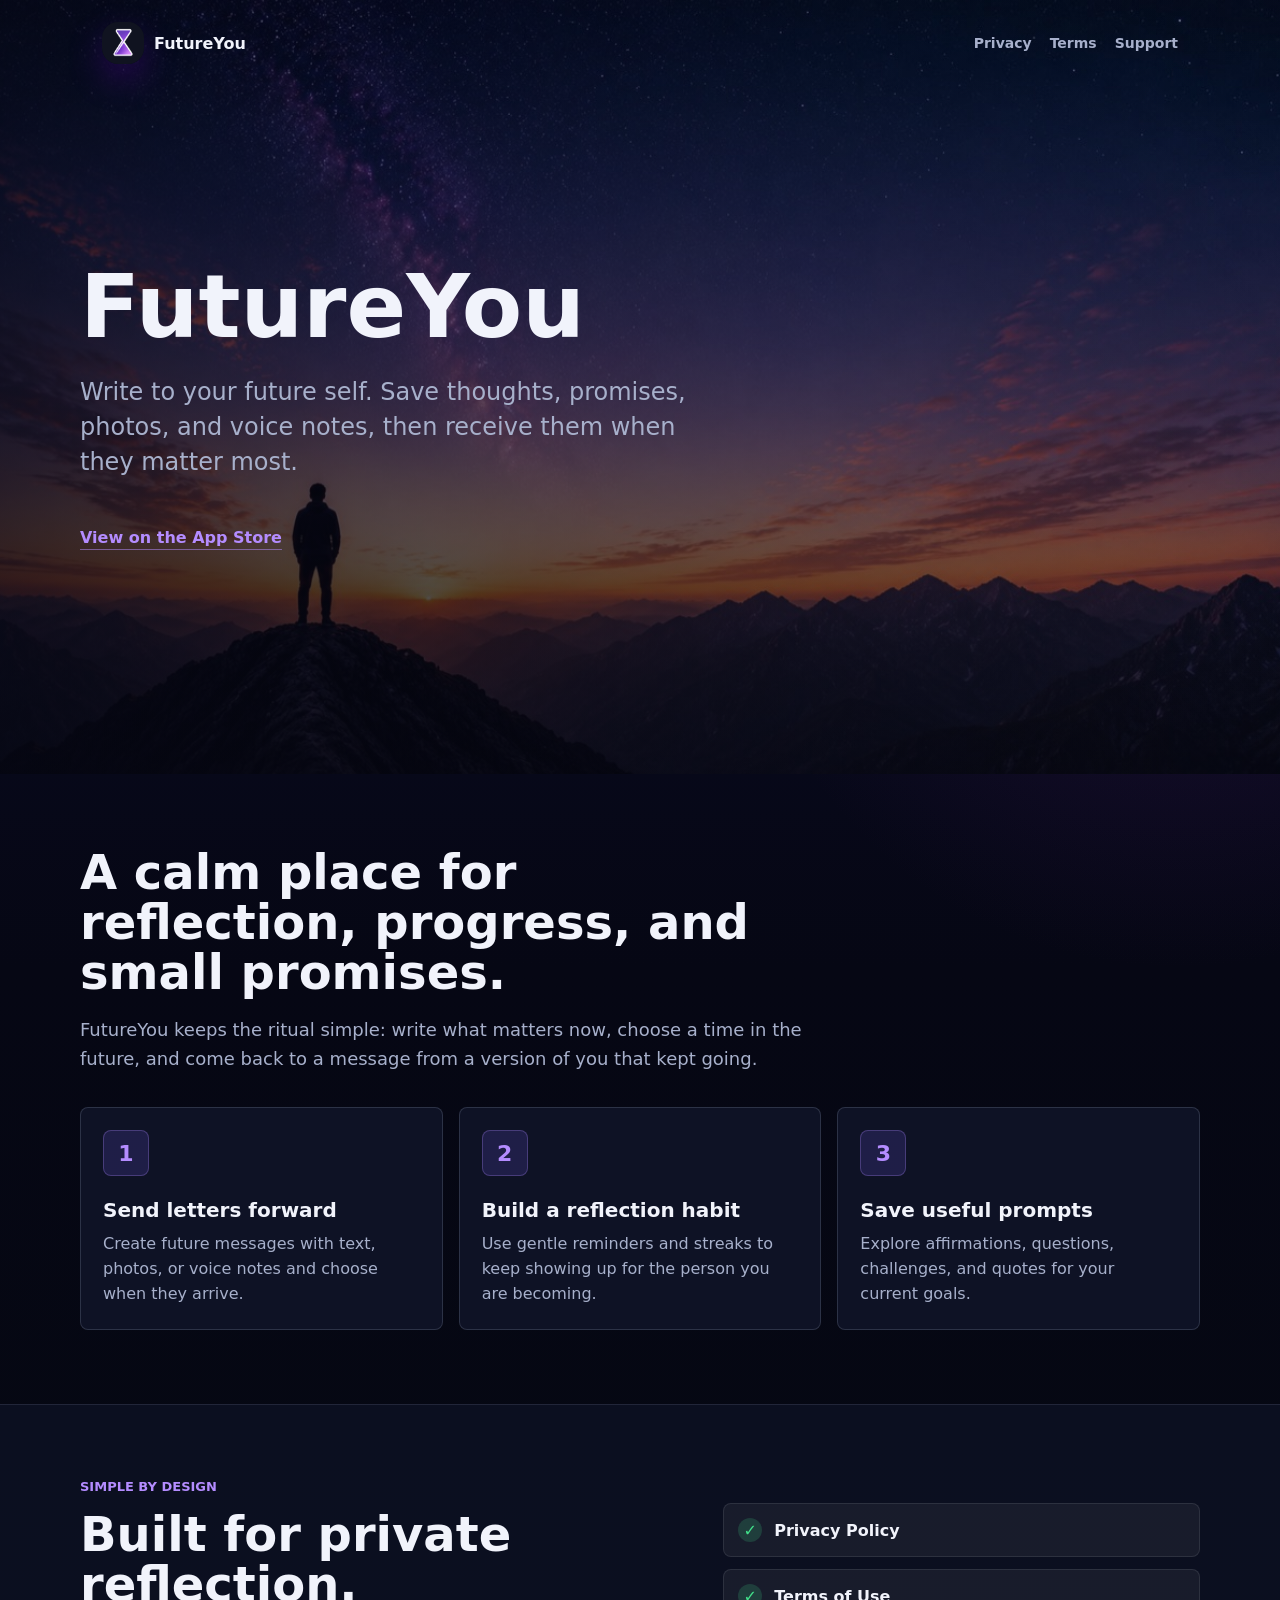
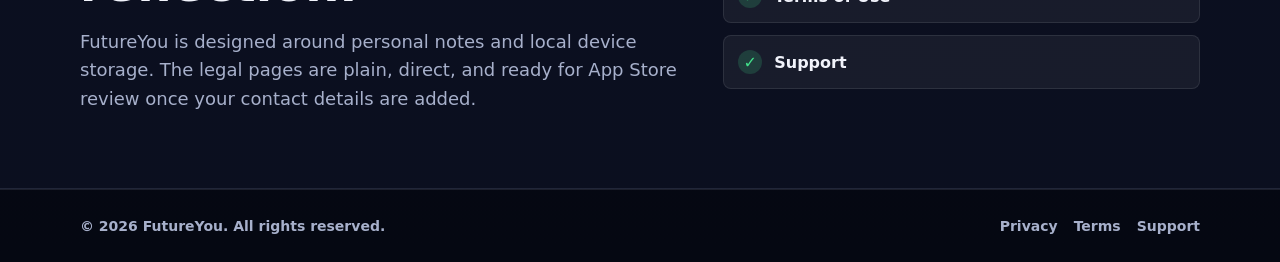
==== index.html @ ea70ad81 "subtitle entfernt" ====
<!doctype html>
<html lang="en">
  <head>
    <meta charset="utf-8">
    <meta name="viewport" content="width=device-width, initial-scale=1">
    <title>FutureYou - Letters to your future self</title>
    <meta
      name="description"
      content="FutureYou helps you write letters, reminders, and reflections for the person you are becoming."
    >
    <link rel="icon" href="assets/app-icon.png">
    <link rel="apple-touch-icon" href="assets/app-icon.png">
    <link rel="stylesheet" href="styles.css">
  </head>
  <body>
    <div class="site-shell">
      <header class="nav" aria-label="Main navigation">
        <a class="brand" href="index.html" aria-label="FutureYou home">
          <img src="assets/app-icon.png" alt="">
          <span>FutureYou</span>
        </a>
        <nav class="nav-links">
          <a href="privacy.html">Privacy</a>
          <a href="terms.html">Terms</a>
          <a href="support.html">Support</a>
        </nav>
      </header>

      <main>
        <section class="hero">
          <div class="hero-inner">
            <div class="hero-copy">
              <h1>FutureYou</h1>
              <p class="lead">
                Write to your future self. Save thoughts, promises, photos, and voice notes,
                then receive them when they matter most.
              </p>
              <div class="store-row">
                <a class="store-link" href="https://apps.apple.com/app/id0000000000" aria-label="FutureYou App Store link placeholder">
                  View on the App Store
                </a>
              </div>
            </div>
          </div>
        </section>

        <section class="section">
          <div class="section-inner">
            <h2 class="section-heading">A calm place for reflection, progress, and small promises.</h2>
            <p class="section-copy">
              FutureYou keeps the ritual simple: write what matters now, choose a time in the future,
              and come back to a message from a version of you that kept going.
            </p>

            <div class="feature-grid">
              <section class="feature-card">
                <span class="feature-icon">1</span>
                <h2>Send letters forward</h2>
                <p>Create future messages with text, photos, or voice notes and choose when they arrive.</p>
              </section>
              <section class="feature-card">
                <span class="feature-icon">2</span>
                <h2>Build a reflection habit</h2>
                <p>Use gentle reminders and streaks to keep showing up for the person you are becoming.</p>
              </section>
              <section class="feature-card">
                <span class="feature-icon">3</span>
                <h2>Save useful prompts</h2>
                <p>Explore affirmations, questions, challenges, and quotes for your current goals.</p>
              </section>
            </div>
          </div>
        </section>

        <section class="section privacy-strip">
          <div class="section-inner split">
            <div>
              <p class="eyebrow">Simple by design</p>
              <h2 class="section-heading">Built for private reflection.</h2>
              <p class="section-copy">
                FutureYou is designed around personal notes and local device storage. The legal pages are
                plain, direct, and ready for App Store review once your contact details are added.
              </p>
            </div>
            <div class="mini-list" aria-label="Website links">
              <a class="mini-row" href="privacy.html">
                <span class="check">&#10003;</span>
                <span>Privacy Policy</span>
              </a>
              <a class="mini-row" href="terms.html">
                <span class="check">&#10003;</span>
                <span>Terms of Use</span>
              </a>
              <a class="mini-row" href="support.html">
                <span class="check">&#10003;</span>
                <span>Support</span>
              </a>
            </div>
          </div>
        </section>
      </main>

      <footer class="footer">
        <div class="footer-inner">
          <p>&copy; 2026 FutureYou. All rights reserved.</p>
          <nav class="footer-links" aria-label="Footer navigation">
            <a href="privacy.html">Privacy</a>
            <a href="terms.html">Terms</a>
            <a href="support.html">Support</a>
          </nav>
        </div>
      </footer>
    </div>
  </body>
</html>
---- styles.css ----
:root {
  color-scheme: dark;
  --bg: #060714;
  --bg-2: #0b0d2d;
  --panel: rgba(17, 23, 43, 0.78);
  --panel-strong: rgba(17, 23, 43, 0.92);
  --soft: rgba(255, 255, 255, 0.07);
  --border: rgba(167, 176, 203, 0.2);
  --text: #f1f3fb;
  --muted: #a7b0cb;
  --primary: #7300d7;
  --primary-light: #b48cff;
  --green: #42e08a;
  --shadow: 0 24px 80px rgba(0, 0, 0, 0.38);
  font-family: Inter, ui-sans-serif, system-ui, -apple-system, BlinkMacSystemFont, "Segoe UI", sans-serif;
}

* {
  box-sizing: border-box;
}

html {
  scroll-behavior: smooth;
}

body {
  margin: 0;
  background:
    radial-gradient(circle at 8% 0%, rgba(38, 56, 111, 0.38), transparent 34rem),
    radial-gradient(circle at 92% 28%, rgba(87, 32, 121, 0.24), transparent 28rem),
    linear-gradient(180deg, var(--bg-2), var(--bg) 52%, #050812);
  color: var(--text);
  min-height: 100vh;
}

body::before {
  background: radial-gradient(circle at 82% 18%, rgba(87, 32, 121, 0.18), transparent 28rem);
  content: "";
  inset: 0;
  opacity: 1;
  pointer-events: none;
  position: fixed;
}

a {
  color: inherit;
  text-decoration: none;
}

img {
  display: block;
  max-width: 100%;
}

.site-shell {
  isolation: isolate;
  min-height: 100vh;
  position: relative;
}

.nav {
  align-items: center;
  display: flex;
  justify-content: space-between;
  left: 0;
  margin: 0 auto;
  max-width: 1120px;
  padding: 22px 22px 0;
  position: absolute;
  right: 0;
  top: 0;
  z-index: 5;
}

.brand {
  align-items: center;
  display: inline-flex;
  gap: 10px;
  font-weight: 900;
  letter-spacing: 0;
}

.brand img {
  border-radius: 16px;
  box-shadow: 0 14px 35px rgba(115, 0, 215, 0.28);
  height: 42px;
  width: 42px;
}

.nav-links {
  align-items: center;
  display: flex;
  gap: 18px;
}

.nav-links a,
.footer-links a {
  color: var(--muted);
  font-size: 14px;
  font-weight: 800;
}

.nav-links a:hover,
.footer-links a:hover {
  color: var(--text);
}

.hero {
  align-items: center;
  display: grid;
  min-height: 86vh;
  overflow: hidden;
  padding: 96px 22px 44px;
  position: relative;
}

.hero::after {
  background:
    linear-gradient(90deg, rgba(6, 7, 20, 0.64), rgba(6, 7, 20, 0.38) 46%, rgba(6, 7, 20, 0.08)),
    linear-gradient(180deg, rgba(6, 7, 20, 0.06), rgba(6, 7, 20, 0.58)),
    url("assets/hero.jpg") center center / cover no-repeat;
  content: "";
  inset: 0;
  pointer-events: none;
  position: absolute;
  z-index: -1;
}

.hero-inner {
  align-items: center;
  margin: 0 auto;
  max-width: 1120px;
  width: 100%;
}

.hero-copy {
  max-width: 760px;
}

.eyebrow {
  color: var(--primary-light);
  font-size: 13px;
  font-weight: 900;
  letter-spacing: 0;
  margin: 0 0 16px;
  text-transform: uppercase;
}

h1 {
  font-size: clamp(48px, 8vw, 88px);
  line-height: 0.96;
  letter-spacing: 0;
  margin: 0;
}

.lead {
  color: var(--muted);
  font-size: clamp(18px, 2.4vw, 24px);
  line-height: 1.45;
  margin: 26px 0 0;
  max-width: 650px;
}

.store-row {
  align-items: center;
  display: flex;
  flex-wrap: wrap;
  gap: 14px;
  margin-top: 34px;
}

.store-link {
  align-items: center;
  color: var(--primary-light);
  display: inline-flex;
  font-weight: 900;
  line-height: 1.2;
  min-height: 48px;
  text-decoration: underline;
  text-decoration-color: rgba(180, 140, 255, 0.52);
  text-underline-offset: 6px;
}

.store-link:hover {
  color: var(--text);
}

.section {
  padding: 74px 22px;
}

.section-inner {
  margin: 0 auto;
  max-width: 1120px;
}

.section-heading {
  font-size: clamp(30px, 4vw, 48px);
  line-height: 1.04;
  margin: 0;
  max-width: 720px;
}

.section-copy {
  color: var(--muted);
  font-size: 18px;
  line-height: 1.6;
  margin: 18px 0 0;
  max-width: 740px;
}

.feature-grid {
  display: grid;
  gap: 16px;
  grid-template-columns: repeat(3, 1fr);
  margin-top: 34px;
}

.feature-card {
  background: var(--panel);
  border: 1px solid var(--border);
  border-radius: 8px;
  min-height: 210px;
  padding: 22px;
}

.feature-icon {
  align-items: center;
  background: rgba(124, 92, 255, 0.16);
  border: 1px solid rgba(180, 140, 255, 0.28);
  border-radius: 8px;
  color: var(--primary-light);
  display: inline-flex;
  font-size: 22px;
  font-weight: 900;
  height: 46px;
  justify-content: center;
  width: 46px;
}

.feature-card h2,
.legal h1,
.legal h2 {
  letter-spacing: 0;
}

.feature-card h2 {
  font-size: 20px;
  line-height: 1.2;
  margin: 22px 0 10px;
}

.feature-card p {
  color: var(--muted);
  line-height: 1.55;
  margin: 0;
}

.privacy-strip {
  background: rgba(17, 23, 43, 0.56);
  border-block: 1px solid rgba(167, 176, 203, 0.14);
}

.split {
  align-items: center;
  display: grid;
  gap: 32px;
  grid-template-columns: 1fr 0.78fr;
}

.mini-list {
  display: grid;
  gap: 12px;
}

.mini-row {
  align-items: center;
  background: rgba(255, 255, 255, 0.055);
  border: 1px solid rgba(255, 255, 255, 0.09);
  border-radius: 8px;
  display: flex;
  gap: 12px;
  padding: 14px;
}

.check {
  align-items: center;
  background: rgba(66, 224, 138, 0.18);
  border-radius: 999px;
  color: var(--green);
  display: inline-flex;
  flex: 0 0 auto;
  font-weight: 900;
  height: 24px;
  justify-content: center;
  width: 24px;
}

.mini-row span:last-child {
  color: var(--text);
  font-weight: 800;
}

.footer {
  border-top: 1px solid rgba(167, 176, 203, 0.14);
  padding: 28px 22px;
}

.footer-inner {
  align-items: center;
  display: flex;
  gap: 18px;
  justify-content: space-between;
  margin: 0 auto;
  max-width: 1120px;
}

.footer p {
  color: var(--muted);
  font-size: 14px;
  font-weight: 700;
  margin: 0;
}

.footer-links {
  display: flex;
  flex-wrap: wrap;
  gap: 16px;
}

.legal-header {
  padding: 116px 22px 36px;
}

.legal {
  margin: 0 auto;
  max-width: 850px;
}

.legal h1 {
  font-size: clamp(38px, 6vw, 62px);
  line-height: 1;
  margin: 0;
}

.legal .updated {
  color: var(--primary-light);
  font-size: 13px;
  font-weight: 900;
  margin: 14px 0 0;
  text-transform: uppercase;
}

.legal-content {
  padding: 20px 22px 74px;
}

.legal article {
  background: var(--panel-strong);
  border: 1px solid var(--border);
  border-radius: 8px;
  padding: clamp(22px, 4vw, 42px);
}

.legal h2 {
  font-size: 22px;
  margin: 34px 0 10px;
}

.legal h2:first-child {
  margin-top: 0;
}

.legal p,
.legal li {
  color: var(--muted);
  font-size: 16px;
  line-height: 1.7;
}

.legal ul {
  padding-left: 20px;
}

.legal a {
  color: var(--text);
  font-weight: 800;
  text-decoration: underline;
  text-decoration-color: rgba(180, 140, 255, 0.6);
  text-underline-offset: 4px;
}

@media (max-width: 860px) {
  .nav {
    position: static;
  }

  .hero {
    min-height: auto;
    padding-top: 58px;
  }

  .split {
    grid-template-columns: 1fr;
  }

  .feature-grid {
    grid-template-columns: 1fr;
  }

  .footer-inner {
    align-items: flex-start;
    flex-direction: column;
  }
}

@media (max-width: 560px) {
  .nav {
    align-items: flex-start;
    gap: 16px;
  }

  .nav-links {
    gap: 12px;
  }

  .nav-links a {
    font-size: 13px;
  }

  .brand span {
    display: none;
  }

  .hero::after {
    background:
      linear-gradient(180deg, rgba(6, 7, 20, 0.2), rgba(6, 7, 20, 0.64)),
      linear-gradient(90deg, rgba(6, 7, 20, 0.42), rgba(6, 7, 20, 0.08)),
      url("assets/hero.jpg") center center / cover no-repeat;
  }

}
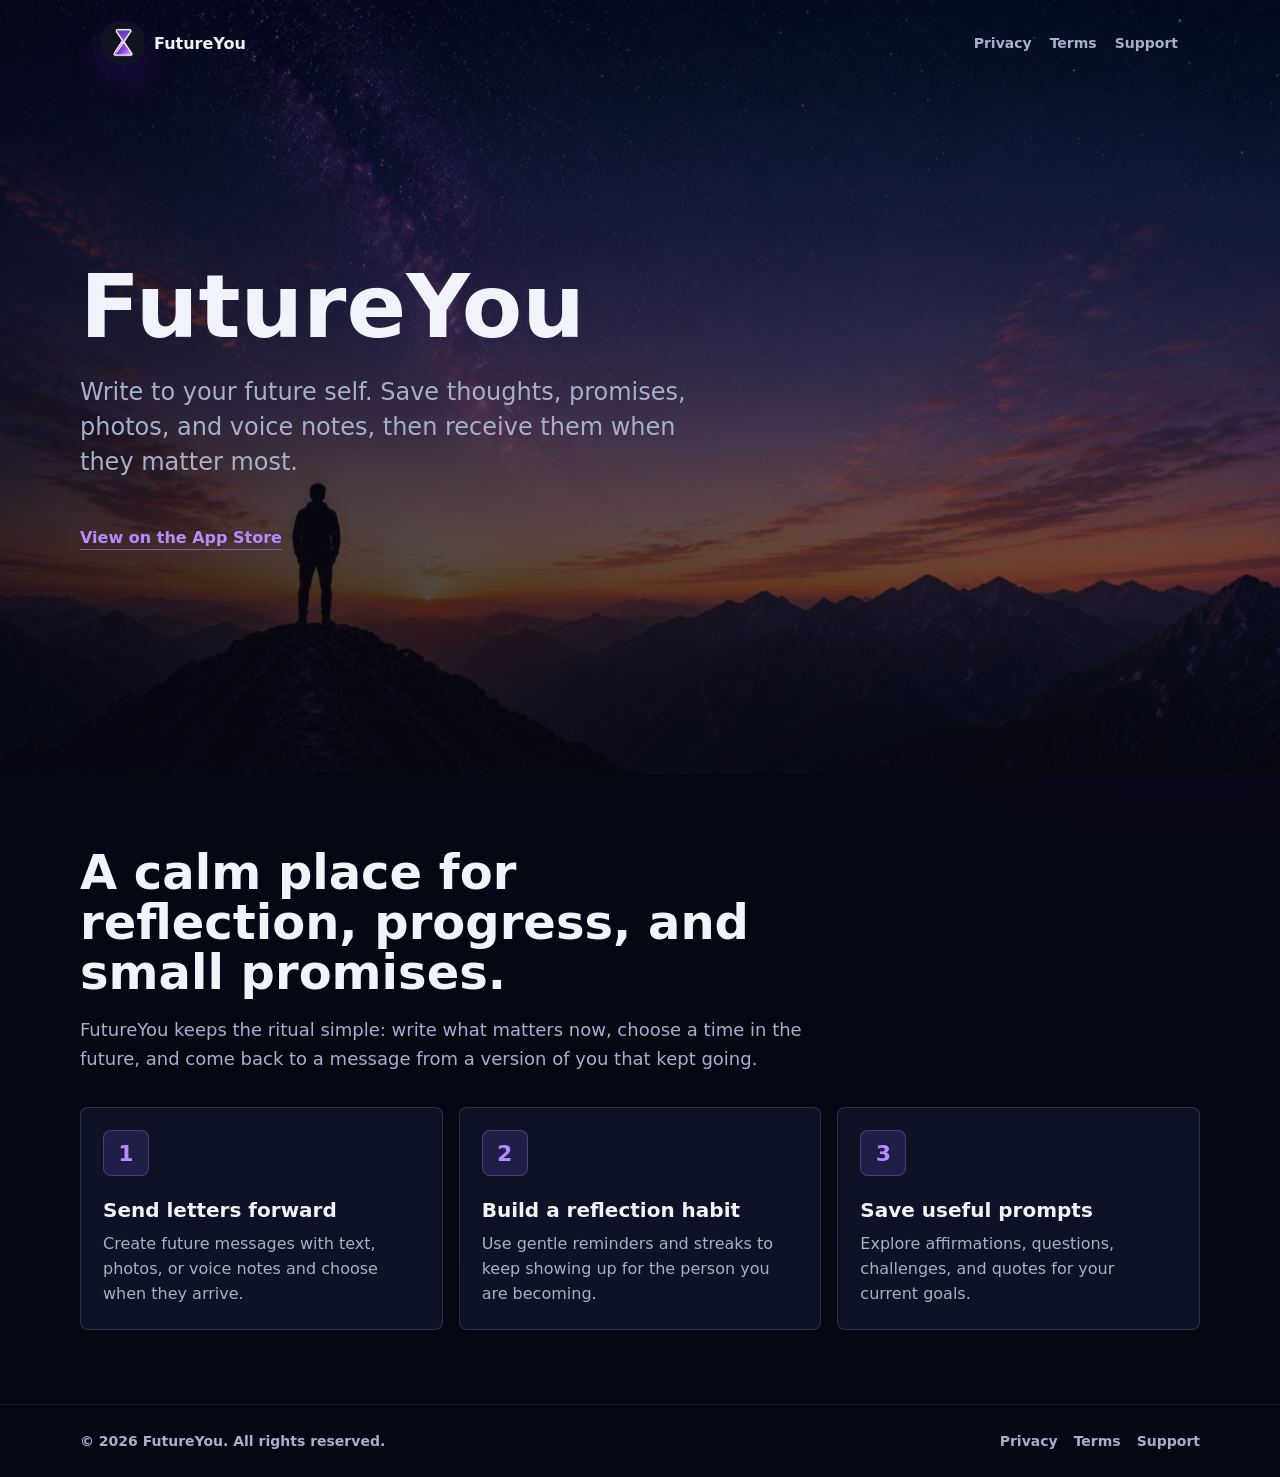
==== commit c09b8bbd: "website angepasst" ====
--- a/index.html
+++ b/index.html
@@ -72,33 +72,7 @@
           </div>
         </section>
 
-        <section class="section privacy-strip">
-          <div class="section-inner split">
-            <div>
-              <p class="eyebrow">Simple by design</p>
-              <h2 class="section-heading">Built for private reflection.</h2>
-              <p class="section-copy">
-                FutureYou is designed around personal notes and local device storage. The legal pages are
-                plain, direct, and ready for App Store review once your contact details are added.
-              </p>
-            </div>
-            <div class="mini-list" aria-label="Website links">
-              <a class="mini-row" href="privacy.html">
-                <span class="check">&#10003;</span>
-                <span>Privacy Policy</span>
-              </a>
-              <a class="mini-row" href="terms.html">
-                <span class="check">&#10003;</span>
-                <span>Terms of Use</span>
-              </a>
-              <a class="mini-row" href="support.html">
-                <span class="check">&#10003;</span>
-                <span>Support</span>
-              </a>
-            </div>
-          </div>
-        </section>
-      </main>
+        
 
       <footer class="footer">
         <div class="footer-inner">
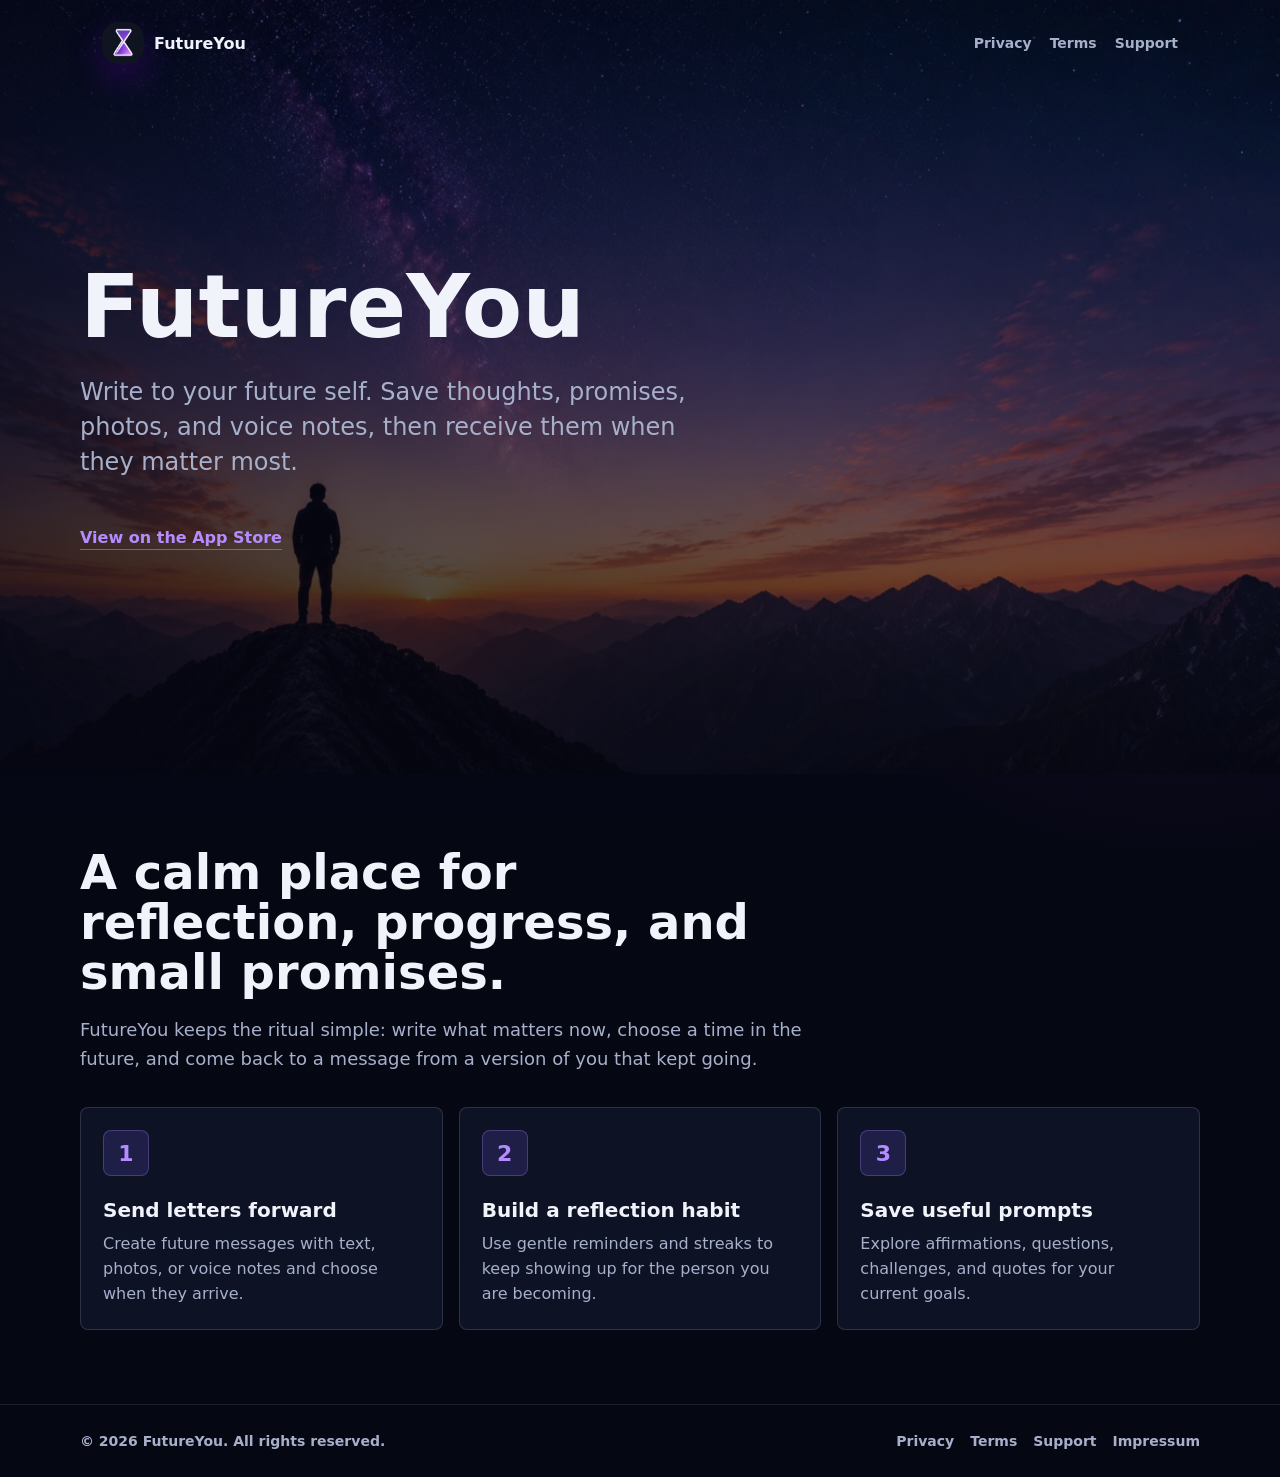
==== commit 50ff6076: "Add Impressum page and update footer links" ====
--- a/index.html
+++ b/index.html
@@ -81,6 +81,7 @@
             <a href="privacy.html">Privacy</a>
             <a href="terms.html">Terms</a>
             <a href="support.html">Support</a>
+            <a href="impressum.html">Impressum</a>
           </nav>
         </div>
       </footer>
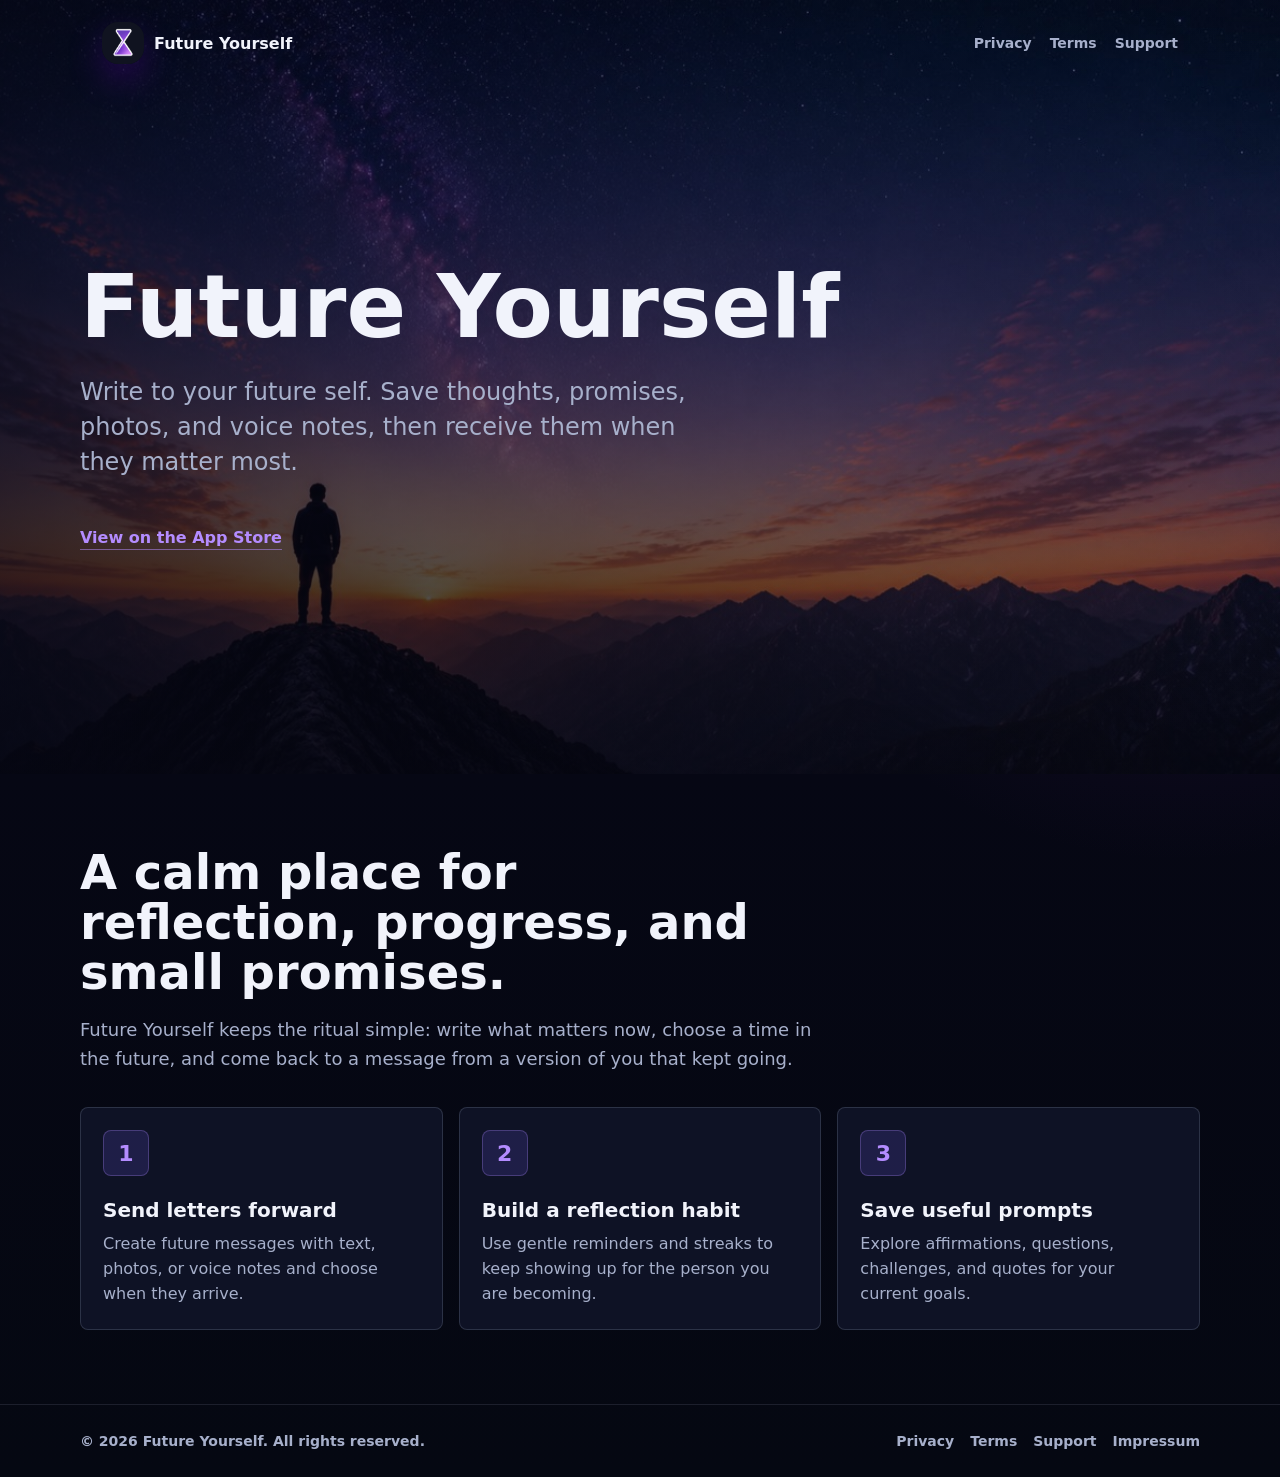
==== commit c5a90099: "Update references from "FutureYou" to "Future Yourself" across all pages" ====
--- a/index.html
+++ b/index.html
@@ -3,10 +3,10 @@
   <head>
     <meta charset="utf-8">
     <meta name="viewport" content="width=device-width, initial-scale=1">
-    <title>FutureYou - Letters to your future self</title>
+    <title>Future Yourself - Letters to your future self</title>
     <meta
       name="description"
-      content="FutureYou helps you write letters, reminders, and reflections for the person you are becoming."
+      content="Future Yourself helps you write letters, reminders, and reflections for the person you are becoming."
     >
     <link rel="icon" href="assets/app-icon.png">
     <link rel="apple-touch-icon" href="assets/app-icon.png">
@@ -15,9 +15,9 @@
   <body>
     <div class="site-shell">
       <header class="nav" aria-label="Main navigation">
-        <a class="brand" href="index.html" aria-label="FutureYou home">
+        <a class="brand" href="index.html" aria-label="Future Yourself home">
           <img src="assets/app-icon.png" alt="">
-          <span>FutureYou</span>
+          <span>Future Yourself</span>
         </a>
         <nav class="nav-links">
           <a href="privacy.html">Privacy</a>
@@ -30,13 +30,13 @@
         <section class="hero">
           <div class="hero-inner">
             <div class="hero-copy">
-              <h1>FutureYou</h1>
+              <h1>Future Yourself</h1>
               <p class="lead">
                 Write to your future self. Save thoughts, promises, photos, and voice notes,
                 then receive them when they matter most.
               </p>
               <div class="store-row">
-                <a class="store-link" href="https://apps.apple.com/app/id0000000000" aria-label="FutureYou App Store link placeholder">
+                <a class="store-link" href="https://apps.apple.com/app/id0000000000" aria-label="Future Yourself App Store link placeholder">
                   View on the App Store
                 </a>
               </div>
@@ -48,7 +48,7 @@
           <div class="section-inner">
             <h2 class="section-heading">A calm place for reflection, progress, and small promises.</h2>
             <p class="section-copy">
-              FutureYou keeps the ritual simple: write what matters now, choose a time in the future,
+              Future Yourself keeps the ritual simple: write what matters now, choose a time in the future,
               and come back to a message from a version of you that kept going.
             </p>
 
@@ -71,12 +71,11 @@
             </div>
           </div>
         </section>
-
-        
+      </main>
 
       <footer class="footer">
         <div class="footer-inner">
-          <p>&copy; 2026 FutureYou. All rights reserved.</p>
+          <p>&copy; 2026 Future Yourself. All rights reserved.</p>
           <nav class="footer-links" aria-label="Footer navigation">
             <a href="privacy.html">Privacy</a>
             <a href="terms.html">Terms</a>
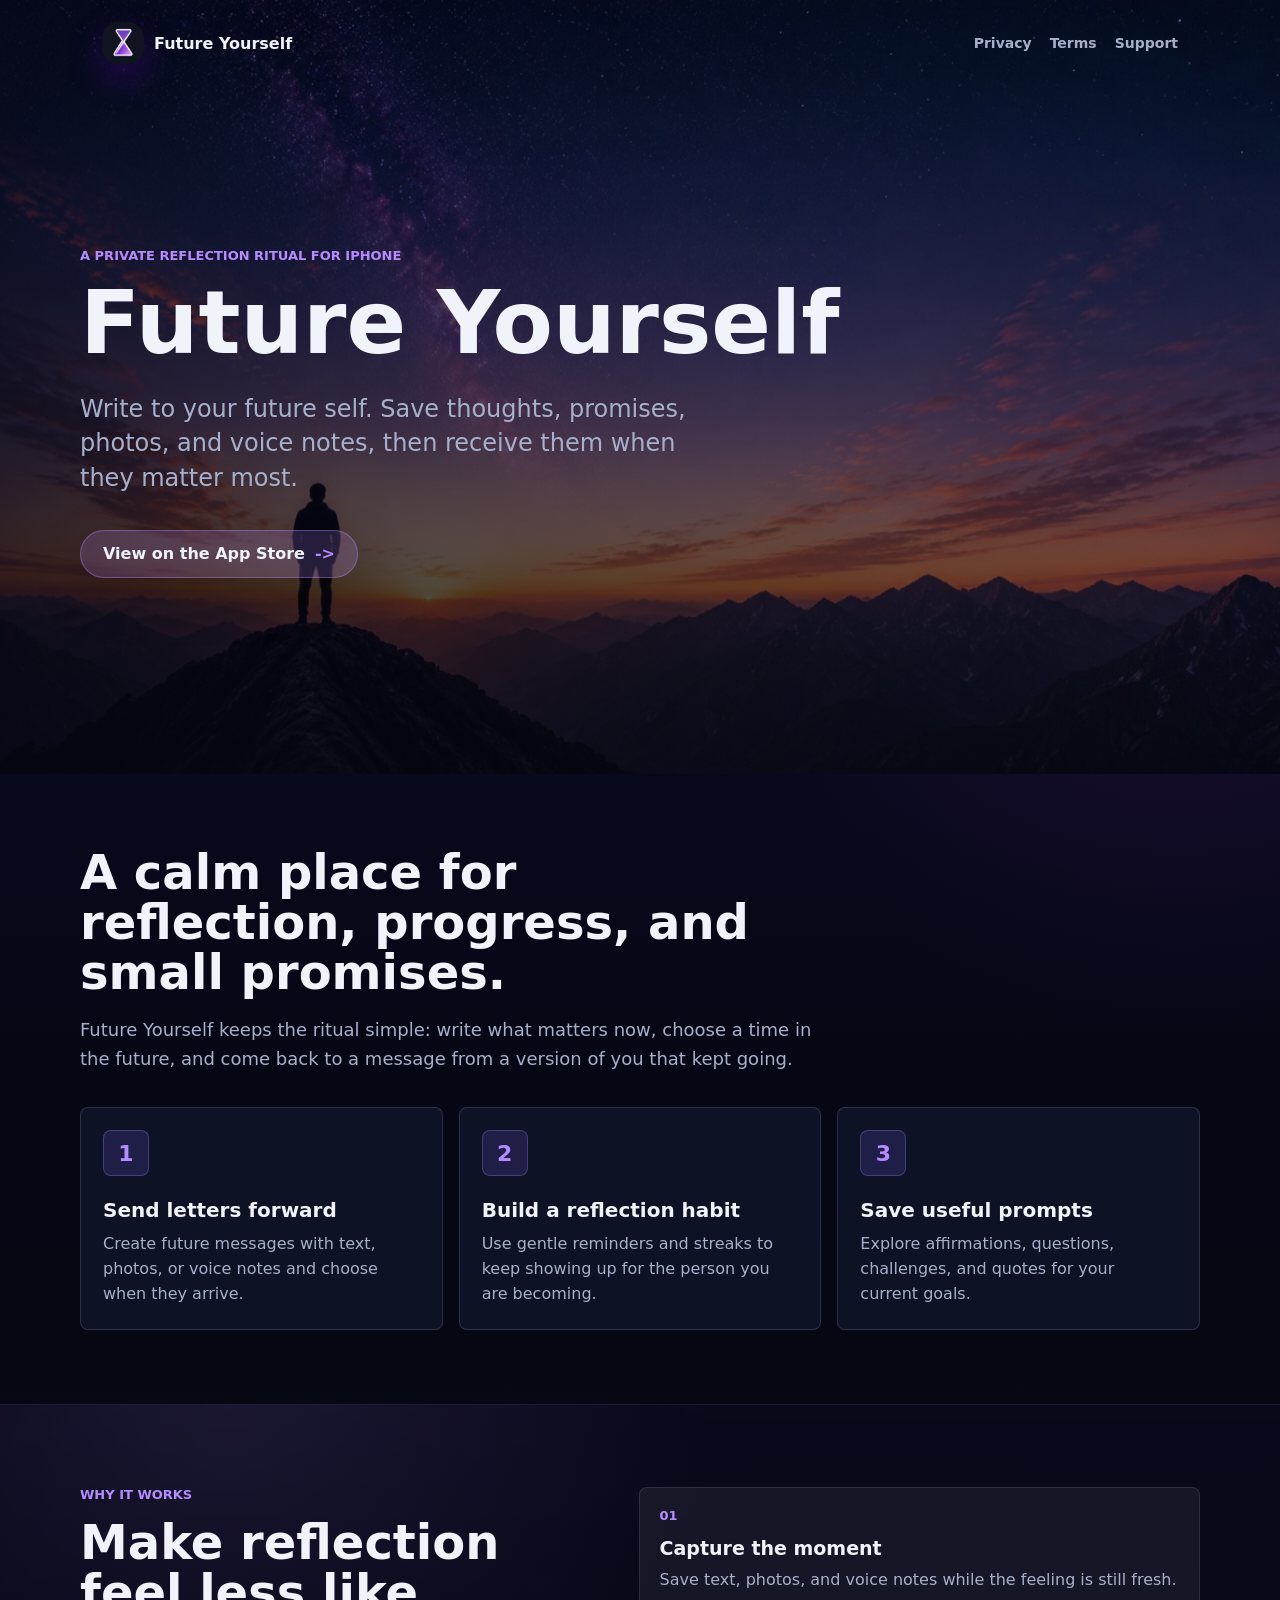
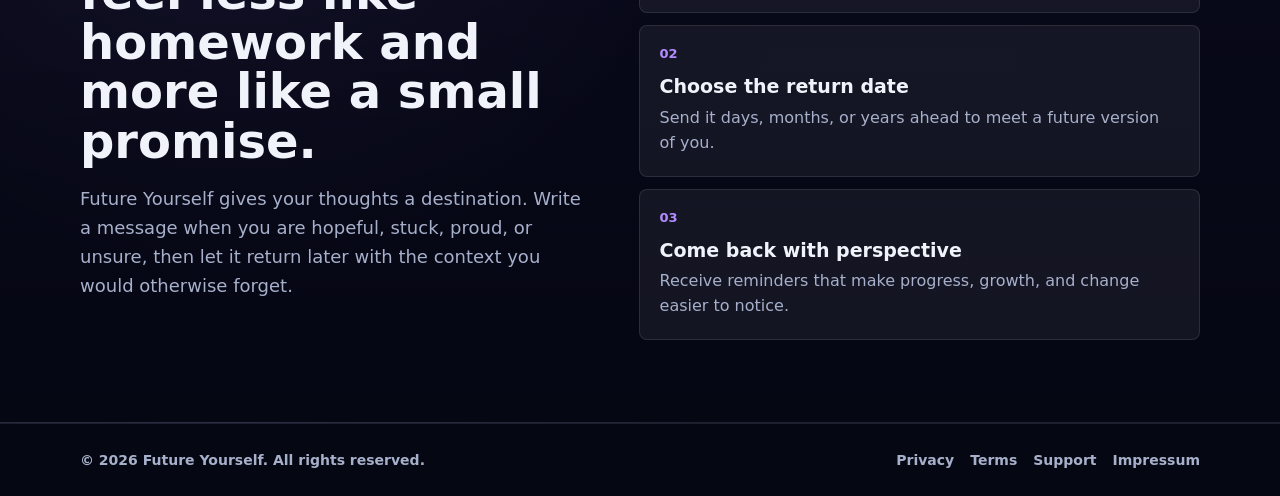
==== commit c87d38e4: "Polish mobile homepage" ====
--- a/index.html
+++ b/index.html
@@ -30,6 +30,7 @@
         <section class="hero">
           <div class="hero-inner">
             <div class="hero-copy">
+              <p class="hero-kicker">A private reflection ritual for iPhone</p>
               <h1>Future Yourself</h1>
               <p class="lead">
                 Write to your future self. Save thoughts, promises, photos, and voice notes,
@@ -71,6 +72,38 @@
             </div>
           </div>
         </section>
+
+        <section class="ritual-section">
+          <div class="ritual-inner">
+            <div class="ritual-copy">
+              <p class="eyebrow">Why it works</p>
+              <h2>Make reflection feel less like homework and more like a small promise.</h2>
+              <p>
+                Future Yourself gives your thoughts a destination. Write a message when you are
+                hopeful, stuck, proud, or unsure, then let it return later with the context you
+                would otherwise forget.
+              </p>
+            </div>
+
+            <div class="ritual-steps" aria-label="Future Yourself app benefits">
+              <section class="ritual-step">
+                <span>01</span>
+                <h3>Capture the moment</h3>
+                <p>Save text, photos, and voice notes while the feeling is still fresh.</p>
+              </section>
+              <section class="ritual-step">
+                <span>02</span>
+                <h3>Choose the return date</h3>
+                <p>Send it days, months, or years ahead to meet a future version of you.</p>
+              </section>
+              <section class="ritual-step">
+                <span>03</span>
+                <h3>Come back with perspective</h3>
+                <p>Receive reminders that make progress, growth, and change easier to notice.</p>
+              </section>
+            </div>
+          </div>
+        </section>
       </main>
 
       <footer class="footer">
--- a/styles.css
+++ b/styles.css
@@ -23,6 +23,11 @@
   scroll-behavior: smooth;
 }
 
+html,
+body {
+  overflow-x: hidden;
+}
+
 body {
   margin: 0;
   background:
@@ -137,6 +142,15 @@
   max-width: 760px;
 }
 
+.hero-kicker {
+  color: var(--primary-light);
+  font-size: 13px;
+  font-weight: 900;
+  letter-spacing: 0;
+  margin: 0 0 18px;
+  text-transform: uppercase;
+}
+
 .eyebrow {
   color: var(--primary-light);
   font-size: 13px;
@@ -171,18 +185,27 @@
 
 .store-link {
   align-items: center;
-  color: var(--primary-light);
+  background: rgba(180, 140, 255, 0.18);
+  border: 1px solid rgba(180, 140, 255, 0.38);
+  border-radius: 999px;
+  box-shadow: 0 18px 50px rgba(0, 0, 0, 0.22);
+  color: var(--text);
   display: inline-flex;
+  gap: 10px;
   font-weight: 900;
   line-height: 1.2;
   min-height: 48px;
-  text-decoration: underline;
-  text-decoration-color: rgba(180, 140, 255, 0.52);
-  text-underline-offset: 6px;
+  padding: 0 22px;
+  text-decoration: none;
+}
+
+.store-link::after {
+  content: "->";
+  color: var(--primary-light);
 }
 
 .store-link:hover {
-  color: var(--text);
+  background: rgba(180, 140, 255, 0.26);
 }
 
 .section {
@@ -256,6 +279,70 @@
   margin: 0;
 }
 
+.ritual-section {
+  background:
+    linear-gradient(180deg, rgba(14, 12, 37, 0.42), rgba(6, 7, 20, 0.86)),
+    radial-gradient(circle at 18% 0%, rgba(180, 140, 255, 0.18), transparent 30rem);
+  border-block: 1px solid rgba(167, 176, 203, 0.14);
+  padding: 82px 22px;
+}
+
+.ritual-inner {
+  align-items: start;
+  display: grid;
+  gap: 42px;
+  grid-template-columns: minmax(0, 0.92fr) minmax(320px, 1fr);
+  margin: 0 auto;
+  max-width: 1120px;
+}
+
+.ritual-copy h2 {
+  font-size: clamp(30px, 4vw, 48px);
+  line-height: 1.04;
+  margin: 0;
+  max-width: 620px;
+}
+
+.ritual-copy p:not(.eyebrow) {
+  color: var(--muted);
+  font-size: 18px;
+  line-height: 1.6;
+  margin: 18px 0 0;
+  max-width: 610px;
+}
+
+.ritual-steps {
+  display: grid;
+  gap: 12px;
+}
+
+.ritual-step {
+  background: rgba(255, 255, 255, 0.06);
+  border: 1px solid rgba(255, 255, 255, 0.1);
+  border-radius: 8px;
+  padding: 20px;
+}
+
+.ritual-step span {
+  color: var(--primary-light);
+  display: block;
+  font-size: 13px;
+  font-weight: 900;
+  margin-bottom: 14px;
+}
+
+.ritual-step h3 {
+  font-size: 19px;
+  line-height: 1.2;
+  margin: 0 0 8px;
+}
+
+.ritual-step p {
+  color: var(--muted);
+  line-height: 1.55;
+  margin: 0;
+}
+
 .privacy-strip {
   background: rgba(17, 23, 43, 0.56);
   border-block: 1px solid rgba(167, 176, 203, 0.14);
@@ -392,15 +479,20 @@
 
 @media (max-width: 860px) {
   .nav {
-    position: static;
+    padding: 18px 18px 0;
   }
 
   .hero {
-    min-height: auto;
-    padding-top: 58px;
+    align-items: end;
+    min-height: 78vh;
+    padding: 132px 22px 54px;
   }
 
   .split {
+    grid-template-columns: 1fr;
+  }
+
+  .ritual-inner {
     grid-template-columns: 1fr;
   }
 
@@ -416,27 +508,114 @@
 
 @media (max-width: 560px) {
   .nav {
-    align-items: flex-start;
-    gap: 16px;
+    align-items: center;
+    gap: 10px;
+    padding-inline: 14px;
+    width: 100%;
   }
 
   .nav-links {
-    gap: 12px;
+    background: rgba(10, 9, 31, 0.58);
+    border: 1px solid rgba(255, 255, 255, 0.1);
+    border-radius: 999px;
+    flex: 0 1 auto;
+    gap: 4px;
+    min-width: 0;
+    padding: 6px;
+    -webkit-backdrop-filter: blur(14px);
+    backdrop-filter: blur(14px);
   }
 
   .nav-links a {
-    font-size: 13px;
+    color: rgba(241, 243, 251, 0.78);
+    font-size: 11px;
+    padding: 6px 5px;
   }
 
   .brand span {
     display: none;
   }
 
+  .brand img {
+    border-radius: 14px;
+    height: 42px;
+    width: 42px;
+  }
+
+  .hero {
+    min-height: 74vh;
+    padding: 124px 20px 42px;
+  }
+
   .hero::after {
     background:
-      linear-gradient(180deg, rgba(6, 7, 20, 0.2), rgba(6, 7, 20, 0.64)),
-      linear-gradient(90deg, rgba(6, 7, 20, 0.42), rgba(6, 7, 20, 0.08)),
+      linear-gradient(180deg, rgba(6, 7, 20, 0.14), rgba(6, 7, 20, 0.74)),
+      linear-gradient(90deg, rgba(6, 7, 20, 0.48), rgba(6, 7, 20, 0.08)),
       url("assets/hero.jpg") center center / cover no-repeat;
   }
 
-}
+  .hero-kicker {
+    font-size: 11px;
+    margin-bottom: 14px;
+  }
+
+  h1 {
+    font-size: clamp(48px, 15vw, 66px);
+    line-height: 0.98;
+    max-width: 9ch;
+  }
+
+  .lead {
+    color: rgba(241, 243, 251, 0.78);
+    font-size: 20px;
+    line-height: 1.48;
+    margin-top: 20px;
+    max-width: 100%;
+  }
+
+  .store-row {
+    margin-top: 28px;
+  }
+
+  .store-link {
+    justify-content: center;
+    min-height: 52px;
+    width: 100%;
+  }
+
+  .section {
+    padding: 58px 20px;
+  }
+
+  .section-heading,
+  .ritual-copy h2 {
+    font-size: 34px;
+    line-height: 1.08;
+  }
+
+  .section-copy,
+  .ritual-copy p:not(.eyebrow) {
+    font-size: 18px;
+  }
+
+  .feature-grid {
+    margin-top: 28px;
+  }
+
+  .feature-card {
+    min-height: 0;
+    padding: 20px;
+  }
+
+  .ritual-section {
+    padding: 62px 20px;
+  }
+
+  .ritual-inner {
+    gap: 30px;
+  }
+
+  .ritual-step {
+    padding: 18px;
+  }
+}
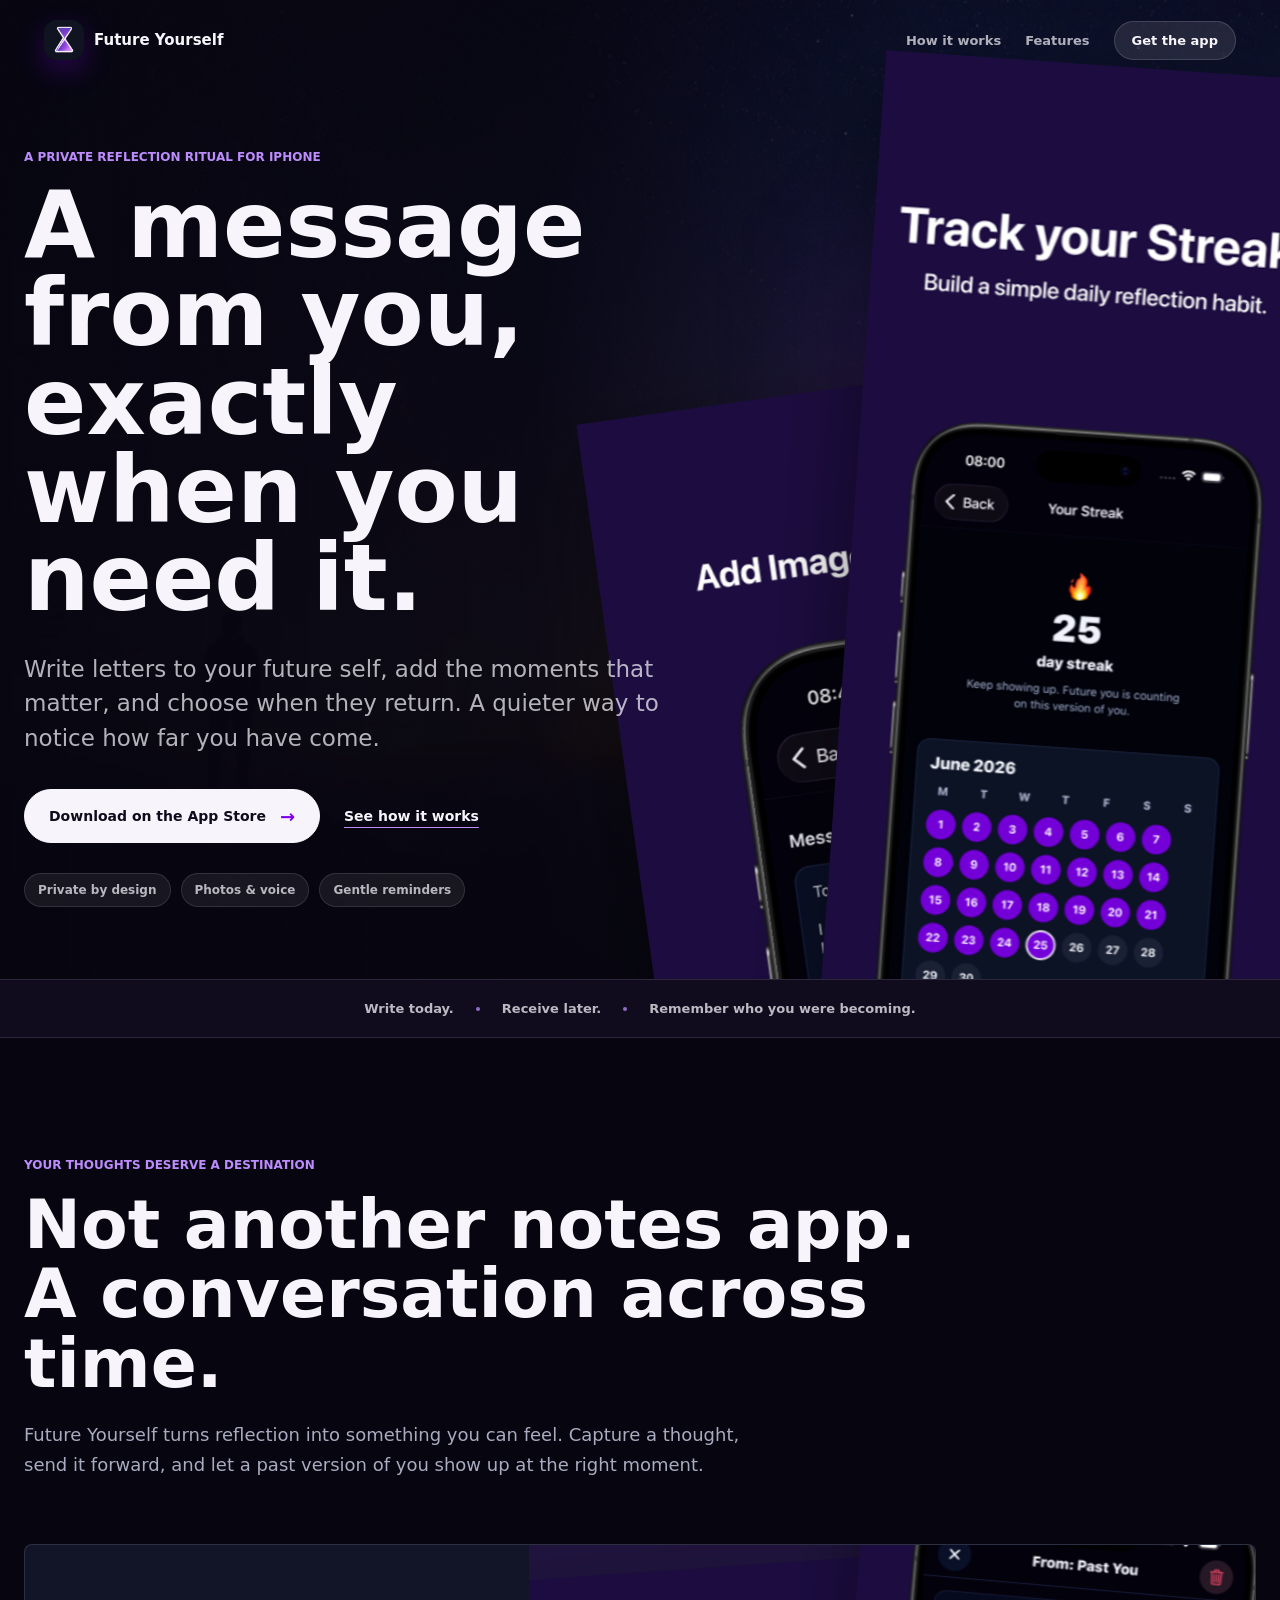
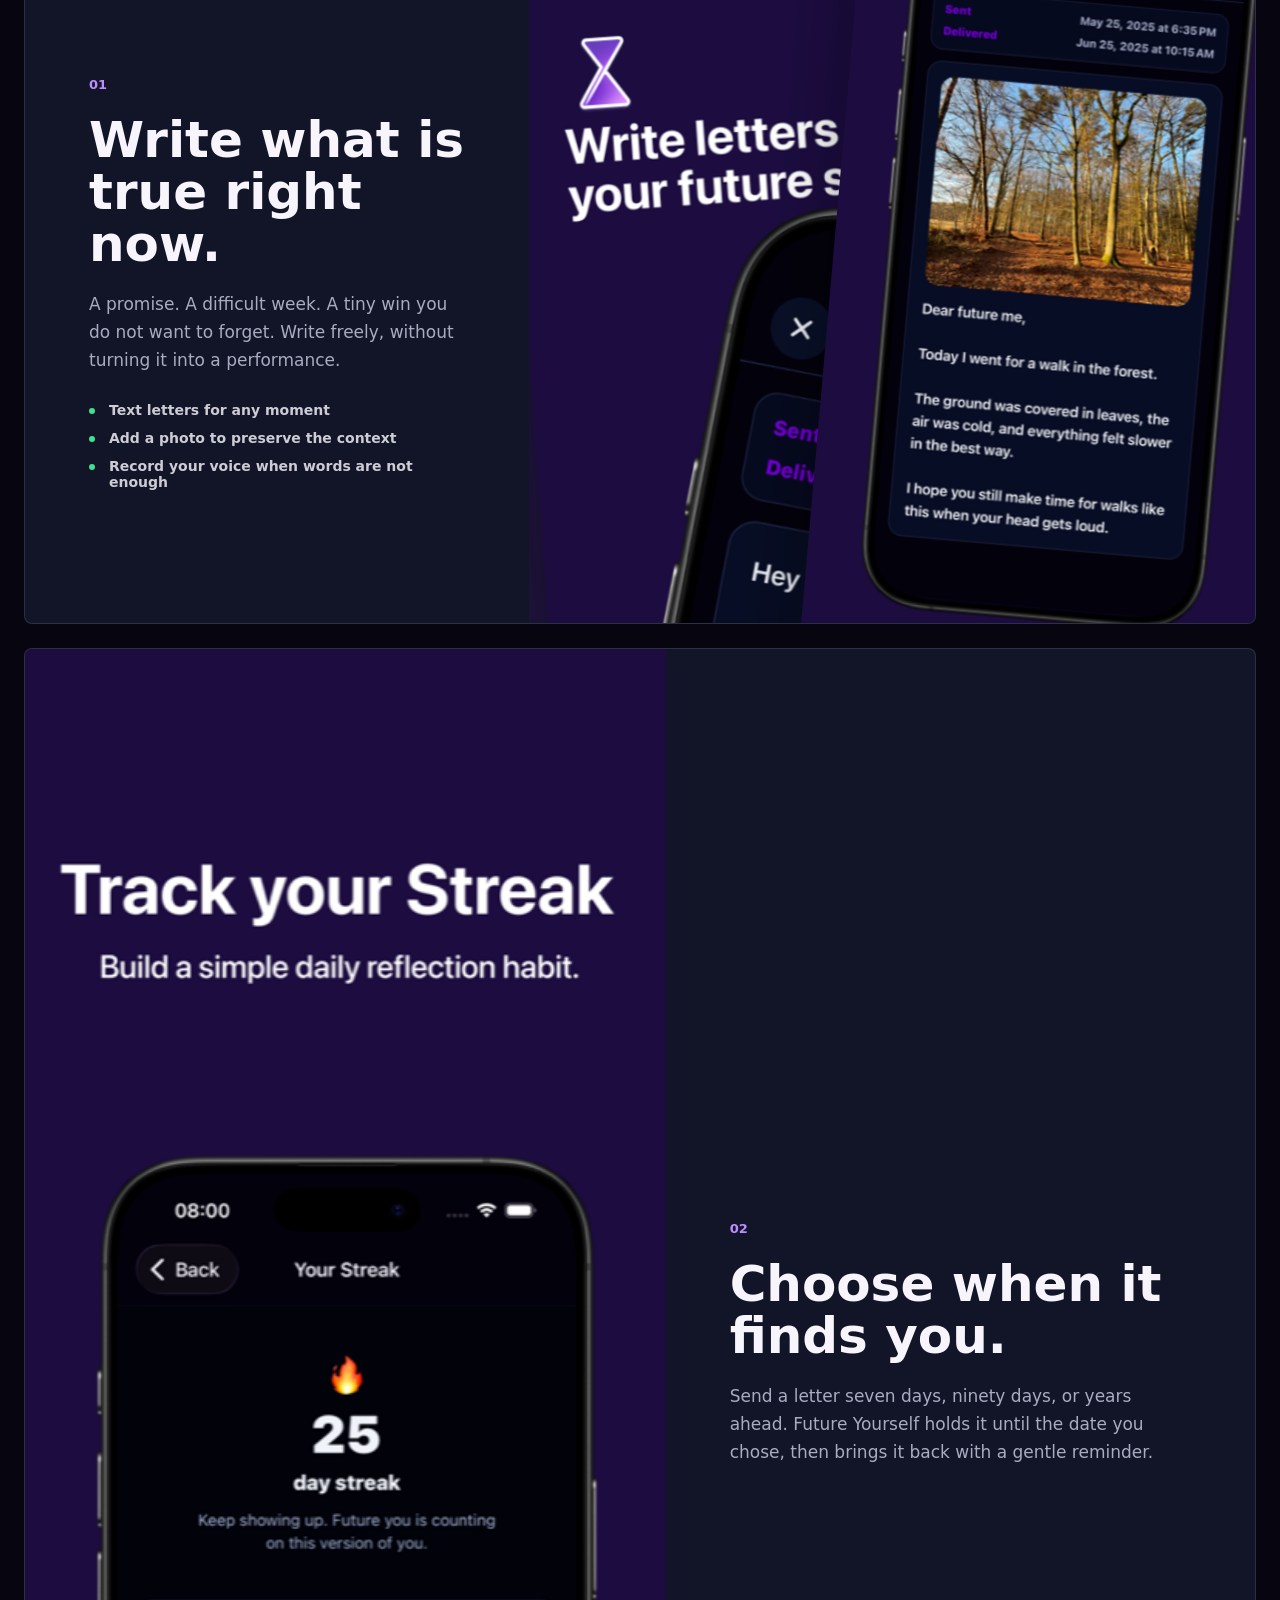
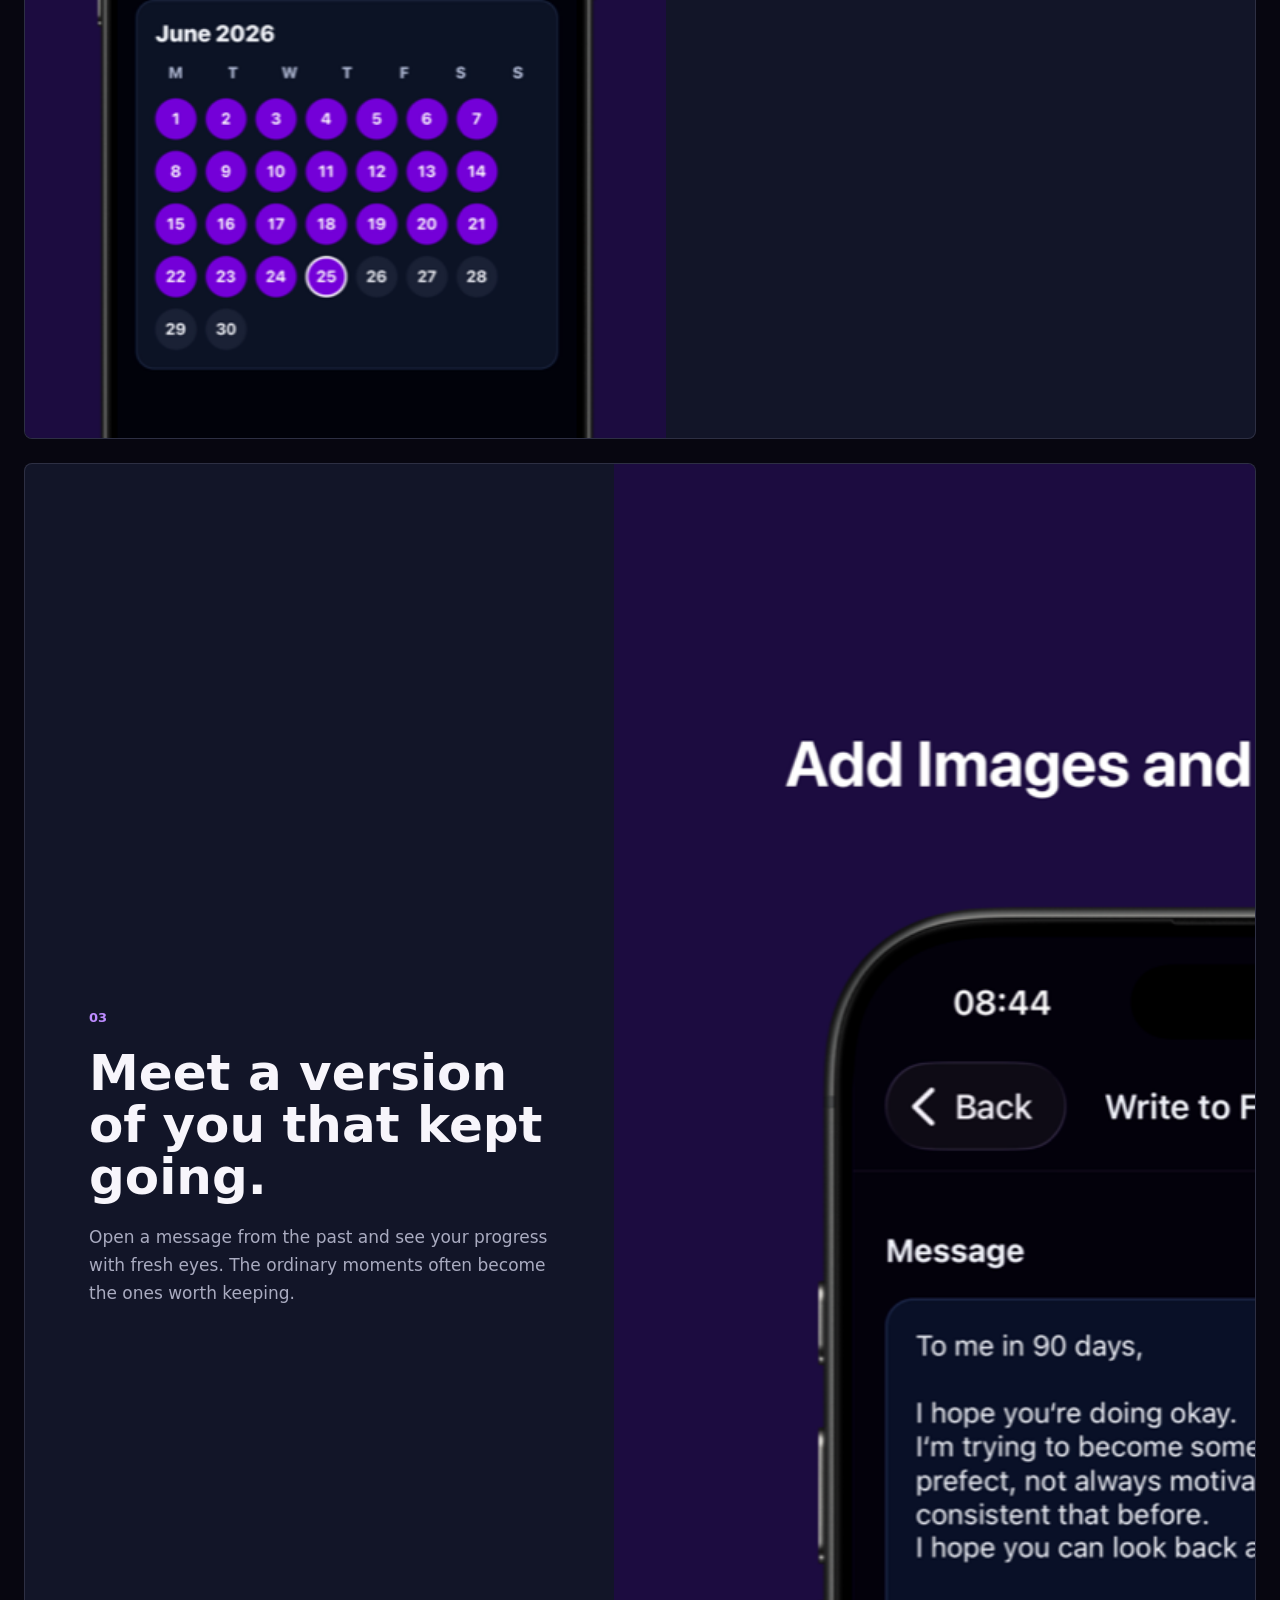
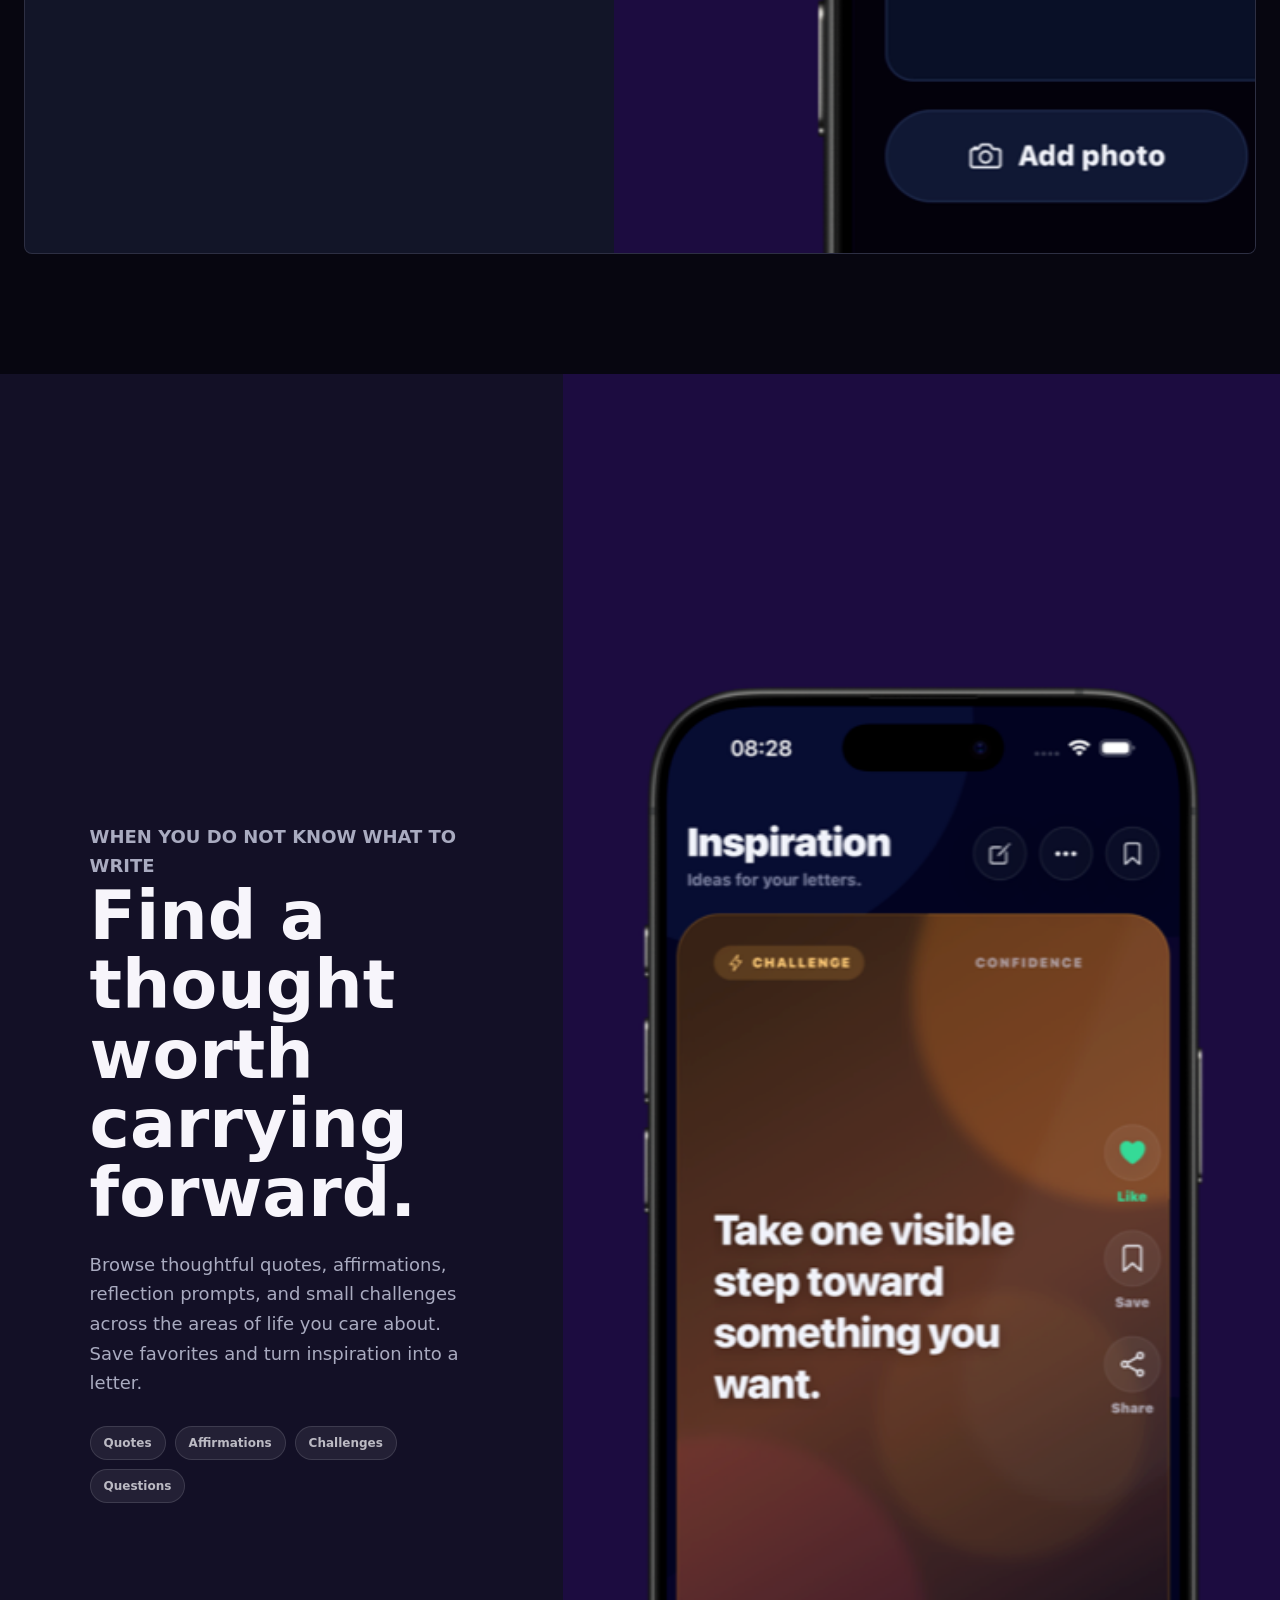
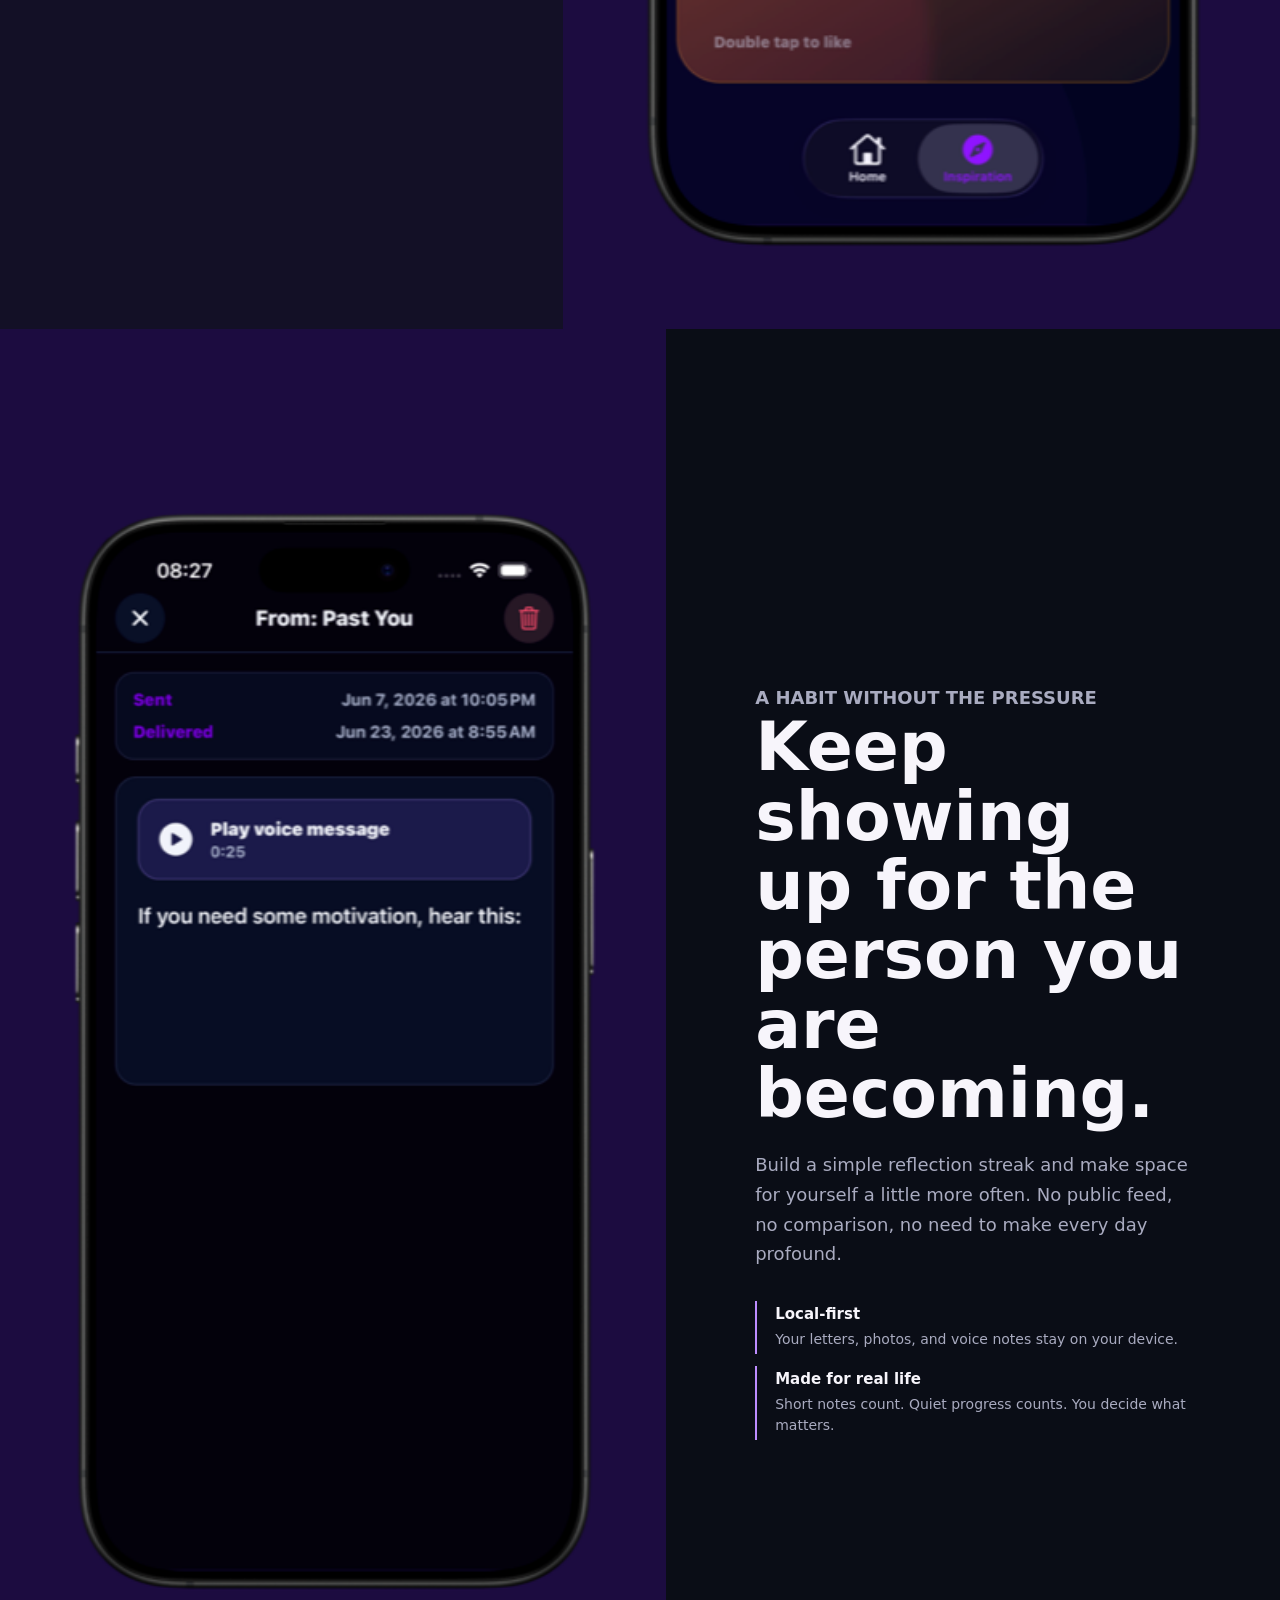
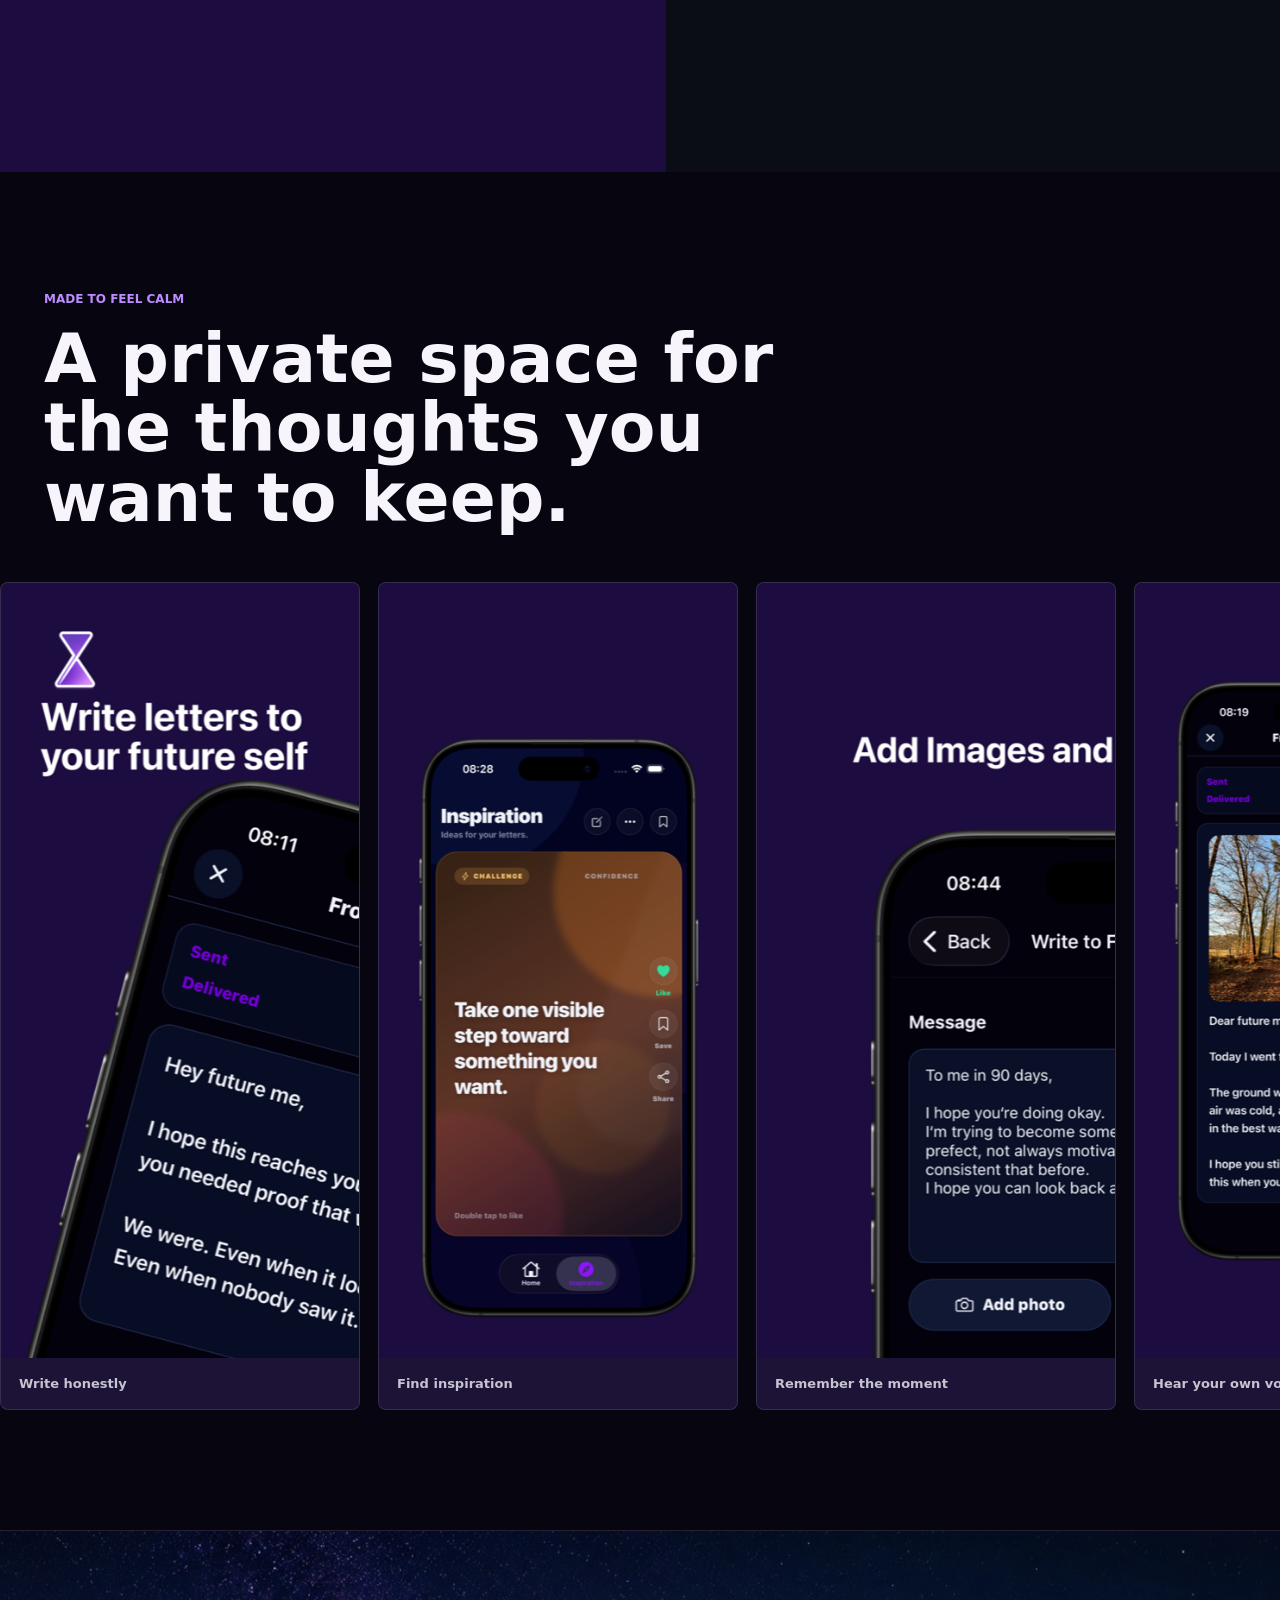
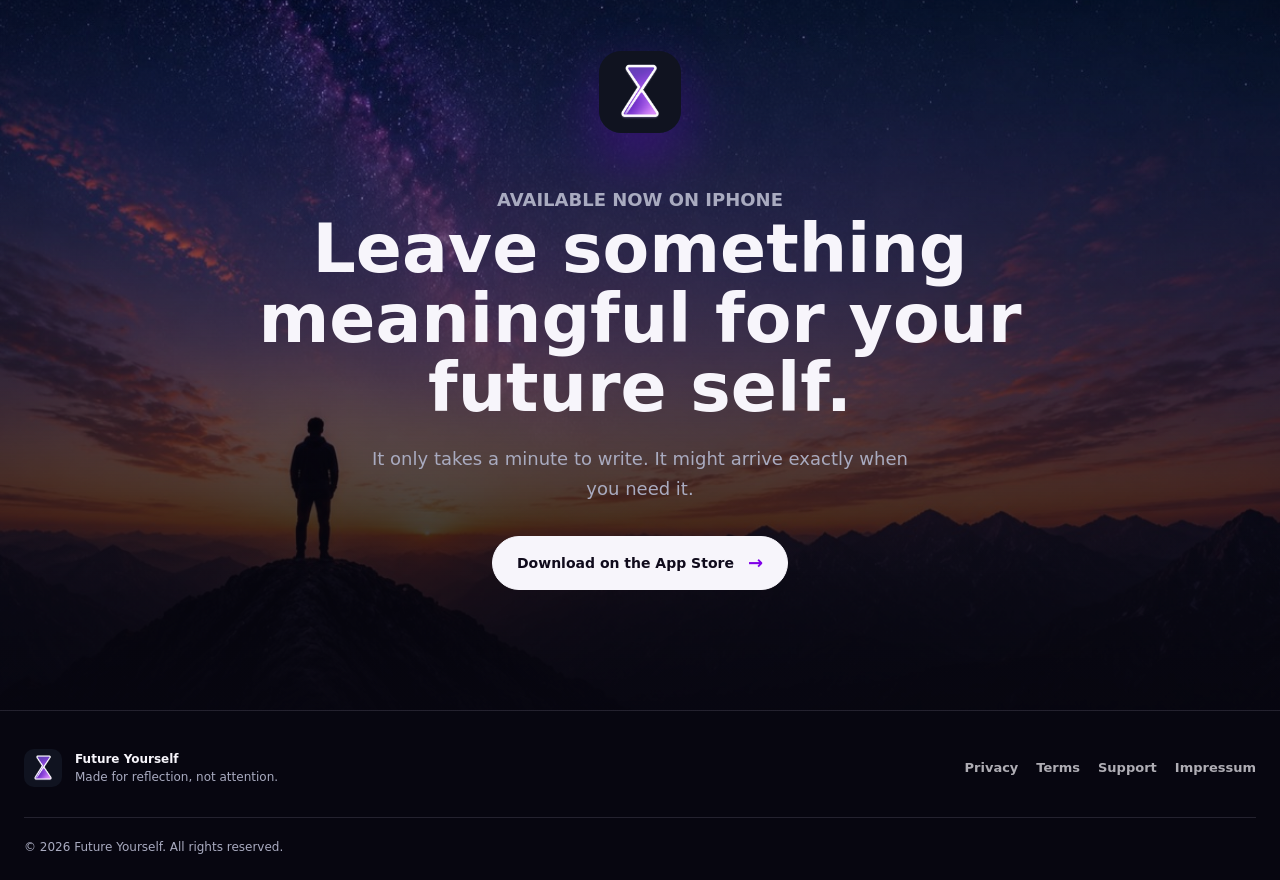
==== commit 6001c039: "Redesign product landing page" ====
--- a/index.html
+++ b/index.html
@@ -6,7 +6,7 @@
     <title>Future Yourself - Letters to your future self</title>
     <meta
       name="description"
-      content="Future Yourself helps you write letters, reminders, and reflections for the person you are becoming."
+      content="Write private letters, photos, and voice messages to your future self. Choose when they return and build a meaningful reflection habit."
     >
     <link rel="icon" href="assets/app-icon.png">
     <link rel="apple-touch-icon" href="assets/app-icon.png">
@@ -14,15 +14,15 @@
   </head>
   <body>
     <div class="site-shell">
-      <header class="nav" aria-label="Main navigation">
+      <header class="nav landing-nav" aria-label="Main navigation">
         <a class="brand" href="index.html" aria-label="Future Yourself home">
           <img src="assets/app-icon.png" alt="">
           <span>Future Yourself</span>
         </a>
         <nav class="nav-links">
-          <a href="privacy.html">Privacy</a>
-          <a href="terms.html">Terms</a>
-          <a href="support.html">Support</a>
+          <a href="#how-it-works">How it works</a>
+          <a href="#features">Features</a>
+          <a class="nav-cta" href="app-store.html">Get the app</a>
         </nav>
       </header>
 
@@ -30,85 +30,184 @@
         <section class="hero">
           <div class="hero-inner">
             <div class="hero-copy">
-              <p class="hero-kicker">A private reflection ritual for iPhone</p>
-              <h1>Future Yourself</h1>
+              <p class="eyebrow">A private reflection ritual for iPhone</p>
+              <h1>A message from you, exactly when you need it.</h1>
               <p class="lead">
-                Write to your future self. Save thoughts, promises, photos, and voice notes,
-                then receive them when they matter most.
+                Write letters to your future self, add the moments that matter, and choose
+                when they return. A quieter way to notice how far you have come.
               </p>
-              <div class="store-row">
-                <a class="store-link" href="https://apps.apple.com/app/id0000000000" aria-label="Future Yourself App Store link placeholder">
-                  View on the App Store
-                </a>
-              </div>
-            </div>
-          </div>
-        </section>
-
-        <section class="section">
-          <div class="section-inner">
-            <h2 class="section-heading">A calm place for reflection, progress, and small promises.</h2>
-            <p class="section-copy">
-              Future Yourself keeps the ritual simple: write what matters now, choose a time in the future,
-              and come back to a message from a version of you that kept going.
+              <div class="hero-actions">
+                <a class="primary-button" href="app-store.html">Download on the App Store <span>→</span></a>
+                <a class="text-link" href="#how-it-works">See how it works</a>
+              </div>
+              <div class="hero-notes" aria-label="Product highlights">
+                <span>Private by design</span>
+                <span>Photos &amp; voice</span>
+                <span>Gentle reminders</span>
+              </div>
+            </div>
+
+            <div class="hero-visual" aria-label="Future Yourself app preview">
+              <div class="hero-glow"></div>
+              <img class="hero-phone hero-phone-main" src="assets/screenshots/schedule-letter.png" alt="Schedule a letter to your future self">
+              <img class="hero-phone hero-phone-side" src="assets/screenshots/photo-letter.png" alt="A delivered letter with a photo">
+            </div>
+          </div>
+        </section>
+
+        <section class="promise-strip" aria-label="Future Yourself promise">
+          <p>Write today.</p>
+          <span></span>
+          <p>Receive later.</p>
+          <span></span>
+          <p>Remember who you were becoming.</p>
+        </section>
+
+        <section class="story-section" id="how-it-works">
+          <div class="section-intro">
+            <p class="eyebrow">Your thoughts deserve a destination</p>
+            <h2>Not another notes app. A conversation across time.</h2>
+            <p>
+              Future Yourself turns reflection into something you can feel. Capture a thought,
+              send it forward, and let a past version of you show up at the right moment.
             </p>
-
-            <div class="feature-grid">
-              <section class="feature-card">
-                <span class="feature-icon">1</span>
-                <h2>Send letters forward</h2>
-                <p>Create future messages with text, photos, or voice notes and choose when they arrive.</p>
-              </section>
-              <section class="feature-card">
-                <span class="feature-icon">2</span>
-                <h2>Build a reflection habit</h2>
-                <p>Use gentle reminders and streaks to keep showing up for the person you are becoming.</p>
-              </section>
-              <section class="feature-card">
-                <span class="feature-icon">3</span>
-                <h2>Save useful prompts</h2>
-                <p>Explore affirmations, questions, challenges, and quotes for your current goals.</p>
-              </section>
-            </div>
-          </div>
-        </section>
-
-        <section class="ritual-section">
-          <div class="ritual-inner">
-            <div class="ritual-copy">
-              <p class="eyebrow">Why it works</p>
-              <h2>Make reflection feel less like homework and more like a small promise.</h2>
-              <p>
-                Future Yourself gives your thoughts a destination. Write a message when you are
-                hopeful, stuck, proud, or unsure, then let it return later with the context you
-                would otherwise forget.
-              </p>
-            </div>
-
-            <div class="ritual-steps" aria-label="Future Yourself app benefits">
-              <section class="ritual-step">
-                <span>01</span>
-                <h3>Capture the moment</h3>
-                <p>Save text, photos, and voice notes while the feeling is still fresh.</p>
-              </section>
-              <section class="ritual-step">
-                <span>02</span>
-                <h3>Choose the return date</h3>
-                <p>Send it days, months, or years ahead to meet a future version of you.</p>
-              </section>
-              <section class="ritual-step">
-                <span>03</span>
-                <h3>Come back with perspective</h3>
-                <p>Receive reminders that make progress, growth, and change easier to notice.</p>
-              </section>
-            </div>
-          </div>
+          </div>
+
+          <div class="story-grid">
+            <article class="story-panel story-panel-wide">
+              <div class="story-copy">
+                <span class="step-number">01</span>
+                <h3>Write what is true right now.</h3>
+                <p>
+                  A promise. A difficult week. A tiny win you do not want to forget.
+                  Write freely, without turning it into a performance.
+                </p>
+                <ul class="feature-list">
+                  <li>Text letters for any moment</li>
+                  <li>Add a photo to preserve the context</li>
+                  <li>Record your voice when words are not enough</li>
+                </ul>
+              </div>
+              <div class="story-media story-media-duo">
+                <img src="assets/screenshots/write-letters.png" alt="Write letters to your future self">
+                <img src="assets/screenshots/voice-letter.png" alt="A delivered voice message">
+              </div>
+            </article>
+
+            <article class="story-panel story-panel-split">
+              <div class="story-media">
+                <img src="assets/screenshots/schedule-letter.png" alt="Choose when a future letter is delivered">
+              </div>
+              <div class="story-copy">
+                <span class="step-number">02</span>
+                <h3>Choose when it finds you.</h3>
+                <p>
+                  Send a letter seven days, ninety days, or years ahead. Future Yourself
+                  holds it until the date you chose, then brings it back with a gentle reminder.
+                </p>
+              </div>
+            </article>
+
+            <article class="story-panel story-panel-split story-panel-reverse">
+              <div class="story-copy">
+                <span class="step-number">03</span>
+                <h3>Meet a version of you that kept going.</h3>
+                <p>
+                  Open a message from the past and see your progress with fresh eyes.
+                  The ordinary moments often become the ones worth keeping.
+                </p>
+              </div>
+              <div class="story-media">
+                <img src="assets/screenshots/photo-letter.png" alt="Read a delivered future letter with a photo">
+              </div>
+            </article>
+          </div>
+        </section>
+
+        <section class="feature-showcase" id="features">
+          <div class="showcase-copy">
+            <p class="eyebrow">When you do not know what to write</p>
+            <h2>Find a thought worth carrying forward.</h2>
+            <p>
+              Browse thoughtful quotes, affirmations, reflection prompts, and small challenges
+              across the areas of life you care about. Save favorites and turn inspiration into a letter.
+            </p>
+            <div class="pill-row" aria-label="Inspiration content types">
+              <span>Quotes</span>
+              <span>Affirmations</span>
+              <span>Challenges</span>
+              <span>Questions</span>
+            </div>
+          </div>
+          <div class="showcase-visual">
+            <img src="assets/screenshots/inspiration.png" alt="Future Yourself inspiration feed">
+          </div>
+        </section>
+
+        <section class="habit-section">
+          <div class="habit-visual">
+            <img src="assets/screenshots/streak.png" alt="Future Yourself reflection streak">
+          </div>
+          <div class="habit-copy">
+            <p class="eyebrow">A habit without the pressure</p>
+            <h2>Keep showing up for the person you are becoming.</h2>
+            <p>
+              Build a simple reflection streak and make space for yourself a little more often.
+              No public feed, no comparison, no need to make every day profound.
+            </p>
+            <div class="trust-grid">
+              <div>
+                <strong>Local-first</strong>
+                <span>Your letters, photos, and voice notes stay on your device.</span>
+              </div>
+              <div>
+                <strong>Made for real life</strong>
+                <span>Short notes count. Quiet progress counts. You decide what matters.</span>
+              </div>
+            </div>
+          </div>
+        </section>
+
+        <section class="gallery-section">
+          <div class="gallery-heading">
+            <p class="eyebrow">Made to feel calm</p>
+            <h2>A private space for the thoughts you want to keep.</h2>
+          </div>
+          <div class="screenshot-rail" aria-label="Future Yourself screenshots">
+            <figure>
+              <img src="assets/screenshots/write-letters.png" alt="Writing a future letter">
+              <figcaption>Write honestly</figcaption>
+            </figure>
+            <figure>
+              <img src="assets/screenshots/inspiration.png" alt="Inspiration inside Future Yourself">
+              <figcaption>Find inspiration</figcaption>
+            </figure>
+            <figure>
+              <img src="assets/screenshots/photo-letter.png" alt="A letter from your past self">
+              <figcaption>Remember the moment</figcaption>
+            </figure>
+            <figure>
+              <img src="assets/screenshots/voice-letter.png" alt="A voice message from your past self">
+              <figcaption>Hear your own voice</figcaption>
+            </figure>
+          </div>
+        </section>
+
+        <section class="closing-section">
+          <img src="assets/app-icon.png" alt="">
+          <p class="eyebrow">Available now on iPhone</p>
+          <h2>Leave something meaningful for your future self.</h2>
+          <p>It only takes a minute to write. It might arrive exactly when you need it.</p>
+          <a class="primary-button" href="app-store.html">Download on the App Store <span>→</span></a>
         </section>
       </main>
 
       <footer class="footer">
         <div class="footer-inner">
-          <p>&copy; 2026 Future Yourself. All rights reserved.</p>
+          <div class="footer-brand">
+            <img src="assets/app-icon.png" alt="">
+            <p><strong>Future Yourself</strong><br>Made for reflection, not attention.</p>
+          </div>
           <nav class="footer-links" aria-label="Footer navigation">
             <a href="privacy.html">Privacy</a>
             <a href="terms.html">Terms</a>
@@ -116,6 +215,7 @@
             <a href="impressum.html">Impressum</a>
           </nav>
         </div>
+        <p class="copyright">&copy; 2026 Future Yourself. All rights reserved.</p>
       </footer>
     </div>
   </body>
--- a/styles.css
+++ b/styles.css
@@ -1,17 +1,19 @@
 :root {
   color-scheme: dark;
-  --bg: #060714;
-  --bg-2: #0b0d2d;
-  --panel: rgba(17, 23, 43, 0.78);
-  --panel-strong: rgba(17, 23, 43, 0.92);
-  --soft: rgba(255, 255, 255, 0.07);
-  --border: rgba(167, 176, 203, 0.2);
-  --text: #f1f3fb;
-  --muted: #a7b0cb;
-  --primary: #7300d7;
-  --primary-light: #b48cff;
+  --bg: #070610;
+  --bg-soft: #0d0d1c;
+  --navy: #10172b;
+  --panel: #121528;
+  --panel-light: #191a31;
+  --purple-deep: #20143e;
+  --purple: #7f00e8;
+  --purple-light: #bd8cff;
   --green: #42e08a;
-  --shadow: 0 24px 80px rgba(0, 0, 0, 0.38);
+  --text: #f7f5fb;
+  --muted: #a9abc0;
+  --border: rgba(209, 203, 231, 0.14);
+  --border-strong: rgba(189, 140, 255, 0.3);
+  --shadow: 0 28px 80px rgba(0, 0, 0, 0.42);
   font-family: Inter, ui-sans-serif, system-ui, -apple-system, BlinkMacSystemFont, "Segoe UI", sans-serif;
 }
 
@@ -29,22 +31,10 @@
 }
 
 body {
+  background: var(--bg);
+  color: var(--text);
   margin: 0;
-  background:
-    radial-gradient(circle at 8% 0%, rgba(38, 56, 111, 0.38), transparent 34rem),
-    radial-gradient(circle at 92% 28%, rgba(87, 32, 121, 0.24), transparent 28rem),
-    linear-gradient(180deg, var(--bg-2), var(--bg) 52%, #050812);
-  color: var(--text);
   min-height: 100vh;
-}
-
-body::before {
-  background: radial-gradient(circle at 82% 18%, rgba(87, 32, 121, 0.18), transparent 28rem);
-  content: "";
-  inset: 0;
-  opacity: 1;
-  pointer-events: none;
-  position: fixed;
 }
 
 a {
@@ -58,50 +48,48 @@
 }
 
 .site-shell {
-  isolation: isolate;
   min-height: 100vh;
-  position: relative;
 }
 
 .nav {
   align-items: center;
   display: flex;
   justify-content: space-between;
-  left: 0;
-  margin: 0 auto;
-  max-width: 1120px;
-  padding: 22px 22px 0;
+  left: 50%;
+  max-width: 1240px;
+  padding: 20px 24px;
   position: absolute;
-  right: 0;
   top: 0;
-  z-index: 5;
+  transform: translateX(-50%);
+  width: 100%;
+  z-index: 10;
 }
 
 .brand {
   align-items: center;
   display: inline-flex;
+  font-size: 15px;
+  font-weight: 900;
   gap: 10px;
-  font-weight: 900;
-  letter-spacing: 0;
 }
 
 .brand img {
-  border-radius: 16px;
-  box-shadow: 0 14px 35px rgba(115, 0, 215, 0.28);
-  height: 42px;
-  width: 42px;
+  border-radius: 13px;
+  box-shadow: 0 10px 28px rgba(127, 0, 232, 0.3);
+  height: 40px;
+  width: 40px;
 }
 
 .nav-links {
   align-items: center;
   display: flex;
-  gap: 18px;
+  gap: 24px;
 }
 
 .nav-links a,
 .footer-links a {
-  color: var(--muted);
-  font-size: 14px;
+  color: rgba(247, 245, 251, 0.7);
+  font-size: 13px;
   font-weight: 800;
 }
 
@@ -110,311 +98,580 @@
   color: var(--text);
 }
 
+.nav-links .nav-cta {
+  background: rgba(247, 245, 251, 0.1);
+  border: 1px solid rgba(247, 245, 251, 0.15);
+  border-radius: 999px;
+  color: var(--text);
+  padding: 11px 17px;
+}
+
 .hero {
+  background:
+    linear-gradient(90deg, rgba(7, 6, 16, 0.98) 0%, rgba(7, 6, 16, 0.9) 42%, rgba(7, 6, 16, 0.18) 74%),
+    linear-gradient(180deg, rgba(32, 20, 62, 0.3), rgba(7, 6, 16, 0.95)),
+    url("assets/hero.jpg") center / cover no-repeat;
+  min-height: 860px;
+  overflow: hidden;
+  padding: 150px 24px 72px;
+  position: relative;
+}
+
+.hero-inner {
   align-items: center;
   display: grid;
-  min-height: 86vh;
-  overflow: hidden;
-  padding: 96px 22px 44px;
+  gap: 40px;
+  grid-template-columns: minmax(0, 0.92fr) minmax(430px, 0.78fr);
+  margin: 0 auto;
+  max-width: 1240px;
+  min-height: 640px;
+}
+
+.hero-copy {
+  max-width: 700px;
   position: relative;
-}
-
-.hero::after {
-  background:
-    linear-gradient(90deg, rgba(6, 7, 20, 0.64), rgba(6, 7, 20, 0.38) 46%, rgba(6, 7, 20, 0.08)),
-    linear-gradient(180deg, rgba(6, 7, 20, 0.06), rgba(6, 7, 20, 0.58)),
-    url("assets/hero.jpg") center center / cover no-repeat;
-  content: "";
-  inset: 0;
-  pointer-events: none;
-  position: absolute;
-  z-index: -1;
-}
-
-.hero-inner {
-  align-items: center;
-  margin: 0 auto;
-  max-width: 1120px;
-  width: 100%;
-}
-
-.hero-copy {
-  max-width: 760px;
-}
-
+  z-index: 3;
+}
+
+.eyebrow,
 .hero-kicker {
-  color: var(--primary-light);
-  font-size: 13px;
+  color: var(--purple-light);
+  font-size: 12px;
   font-weight: 900;
   letter-spacing: 0;
   margin: 0 0 18px;
   text-transform: uppercase;
 }
 
-.eyebrow {
-  color: var(--primary-light);
+h1,
+h2,
+h3,
+p {
+  letter-spacing: 0;
+}
+
+h1 {
+  font-size: 92px;
+  line-height: 0.96;
+  margin: 0;
+  max-width: 900px;
+}
+
+.lead {
+  color: rgba(247, 245, 251, 0.72);
+  font-size: 23px;
+  line-height: 1.5;
+  margin: 28px 0 0;
+  max-width: 650px;
+}
+
+.hero-actions {
+  align-items: center;
+  display: flex;
+  flex-wrap: wrap;
+  gap: 24px;
+  margin-top: 34px;
+}
+
+.primary-button {
+  align-items: center;
+  background: var(--text);
+  border: 1px solid var(--text);
+  border-radius: 999px;
+  color: #100b1c;
+  display: inline-flex;
+  font-size: 14px;
+  font-weight: 900;
+  gap: 14px;
+  justify-content: center;
+  min-height: 54px;
+  padding: 0 24px;
+  transition: background 180ms ease, border-color 180ms ease, transform 180ms ease;
+}
+
+.primary-button span {
+  color: var(--purple);
+  font-size: 18px;
+}
+
+.primary-button:hover {
+  background: #d9c4ff;
+  border-color: #d9c4ff;
+  transform: translateY(-2px);
+}
+
+.text-link {
+  color: var(--text);
+  font-size: 14px;
+  font-weight: 900;
+  text-decoration: underline;
+  text-decoration-color: var(--purple-light);
+  text-underline-offset: 6px;
+}
+
+.hero-notes {
+  display: flex;
+  flex-wrap: wrap;
+  gap: 10px;
+  margin-top: 30px;
+}
+
+.hero-notes span,
+.pill-row span {
+  background: rgba(247, 245, 251, 0.07);
+  border: 1px solid rgba(247, 245, 251, 0.12);
+  border-radius: 999px;
+  color: rgba(247, 245, 251, 0.72);
+  font-size: 12px;
+  font-weight: 800;
+  padding: 9px 13px;
+}
+
+.hero-visual {
+  align-self: stretch;
+  min-height: 650px;
+  position: relative;
+}
+
+.hero-glow {
+  background: rgba(127, 0, 232, 0.22);
+  filter: blur(80px);
+  height: 440px;
+  position: absolute;
+  right: -70px;
+  top: 120px;
+  width: 440px;
+}
+
+.hero-phone {
+  animation: hero-rise 800ms ease-out both;
+  filter: drop-shadow(0 34px 44px rgba(0, 0, 0, 0.48));
+  position: absolute;
+  transition: filter 220ms ease;
+  width: min(460px, 38vw);
+}
+
+.hero-phone-main {
+  right: -55px;
+  top: -85px;
+  transform: rotate(4deg);
+  z-index: 2;
+}
+
+.hero-phone-side {
+  animation-delay: 100ms;
+  bottom: -270px;
+  left: -80px;
+  transform: rotate(-8deg);
+  width: min(360px, 30vw);
+  z-index: 1;
+}
+
+.promise-strip {
+  align-items: center;
+  background: #100c1d;
+  border-block: 1px solid var(--border);
+  display: flex;
+  gap: 22px;
+  justify-content: center;
+  padding: 21px 24px;
+}
+
+.promise-strip p {
+  color: rgba(247, 245, 251, 0.74);
   font-size: 13px;
   font-weight: 900;
-  letter-spacing: 0;
-  margin: 0 0 16px;
-  text-transform: uppercase;
-}
-
-h1 {
-  font-size: clamp(48px, 8vw, 88px);
-  line-height: 0.96;
-  letter-spacing: 0;
   margin: 0;
 }
 
-.lead {
-  color: var(--muted);
-  font-size: clamp(18px, 2.4vw, 24px);
-  line-height: 1.45;
-  margin: 26px 0 0;
-  max-width: 650px;
-}
-
-.store-row {
-  align-items: center;
-  display: flex;
-  flex-wrap: wrap;
-  gap: 14px;
-  margin-top: 34px;
-}
-
-.store-link {
-  align-items: center;
-  background: rgba(180, 140, 255, 0.18);
-  border: 1px solid rgba(180, 140, 255, 0.38);
+.promise-strip span {
+  background: var(--purple-light);
   border-radius: 999px;
-  box-shadow: 0 18px 50px rgba(0, 0, 0, 0.22);
-  color: var(--text);
-  display: inline-flex;
-  gap: 10px;
-  font-weight: 900;
-  line-height: 1.2;
-  min-height: 48px;
-  padding: 0 22px;
-  text-decoration: none;
-}
-
-.store-link::after {
-  content: "->";
-  color: var(--primary-light);
-}
-
-.store-link:hover {
-  background: rgba(180, 140, 255, 0.26);
-}
-
-.section {
-  padding: 74px 22px;
-}
-
-.section-inner {
-  margin: 0 auto;
-  max-width: 1120px;
-}
-
-.section-heading {
-  font-size: clamp(30px, 4vw, 48px);
-  line-height: 1.04;
+  height: 4px;
+  opacity: 0.75;
+  width: 4px;
+}
+
+.story-section {
+  padding: 120px 24px;
+}
+
+.section-intro {
+  margin: 0 auto 64px;
+  max-width: 1240px;
+}
+
+.section-intro h2,
+.showcase-copy h2,
+.habit-copy h2,
+.gallery-heading h2,
+.closing-section h2 {
+  font-size: 68px;
+  line-height: 1.02;
   margin: 0;
-  max-width: 720px;
-}
-
-.section-copy {
+  max-width: 920px;
+}
+
+.section-intro > p:last-child,
+.showcase-copy > p,
+.habit-copy > p,
+.closing-section > p {
   color: var(--muted);
   font-size: 18px;
-  line-height: 1.6;
-  margin: 18px 0 0;
-  max-width: 740px;
-}
-
-.feature-grid {
+  line-height: 1.65;
+  margin: 22px 0 0;
+  max-width: 720px;
+}
+
+.story-grid {
   display: grid;
-  gap: 16px;
-  grid-template-columns: repeat(3, 1fr);
-  margin-top: 34px;
-}
-
-.feature-card {
+  gap: 24px;
+  margin: 0 auto;
+  max-width: 1240px;
+}
+
+.story-panel {
   background: var(--panel);
   border: 1px solid var(--border);
   border-radius: 8px;
-  min-height: 210px;
-  padding: 22px;
-}
-
-.feature-icon {
-  align-items: center;
-  background: rgba(124, 92, 255, 0.16);
-  border: 1px solid rgba(180, 140, 255, 0.28);
-  border-radius: 8px;
-  color: var(--primary-light);
-  display: inline-flex;
-  font-size: 22px;
-  font-weight: 900;
-  height: 46px;
-  justify-content: center;
-  width: 46px;
-}
-
-.feature-card h2,
-.legal h1,
-.legal h2 {
-  letter-spacing: 0;
-}
-
-.feature-card h2 {
-  font-size: 20px;
-  line-height: 1.2;
-  margin: 22px 0 10px;
-}
-
-.feature-card p {
-  color: var(--muted);
-  line-height: 1.55;
-  margin: 0;
-}
-
-.ritual-section {
-  background:
-    linear-gradient(180deg, rgba(14, 12, 37, 0.42), rgba(6, 7, 20, 0.86)),
-    radial-gradient(circle at 18% 0%, rgba(180, 140, 255, 0.18), transparent 30rem);
-  border-block: 1px solid rgba(167, 176, 203, 0.14);
-  padding: 82px 22px;
-}
-
-.ritual-inner {
-  align-items: start;
+  overflow: hidden;
+  transition: border-color 220ms ease, transform 220ms ease;
+}
+
+.story-panel:hover {
+  border-color: var(--border-strong);
+  transform: translateY(-3px);
+}
+
+.story-panel-wide {
+  align-items: center;
   display: grid;
-  gap: 42px;
-  grid-template-columns: minmax(0, 0.92fr) minmax(320px, 1fr);
-  margin: 0 auto;
-  max-width: 1120px;
-}
-
-.ritual-copy h2 {
-  font-size: clamp(30px, 4vw, 48px);
-  line-height: 1.04;
-  margin: 0;
-  max-width: 620px;
-}
-
-.ritual-copy p:not(.eyebrow) {
-  color: var(--muted);
-  font-size: 18px;
-  line-height: 1.6;
-  margin: 18px 0 0;
-  max-width: 610px;
-}
-
-.ritual-steps {
+  grid-template-columns: 0.82fr 1.18fr;
+  min-height: 680px;
+}
+
+.story-panel-split {
+  align-items: center;
   display: grid;
-  gap: 12px;
-}
-
-.ritual-step {
-  background: rgba(255, 255, 255, 0.06);
-  border: 1px solid rgba(255, 255, 255, 0.1);
-  border-radius: 8px;
-  padding: 20px;
-}
-
-.ritual-step span {
-  color: var(--primary-light);
+  grid-template-columns: 1fr 0.92fr;
+  min-height: 680px;
+}
+
+.story-panel-reverse {
+  grid-template-columns: 0.92fr 1fr;
+}
+
+.story-copy {
+  padding: clamp(34px, 5vw, 72px);
+}
+
+.step-number {
+  color: var(--purple-light);
   display: block;
   font-size: 13px;
   font-weight: 900;
-  margin-bottom: 14px;
-}
-
-.ritual-step h3 {
-  font-size: 19px;
-  line-height: 1.2;
-  margin: 0 0 8px;
-}
-
-.ritual-step p {
+  margin-bottom: 22px;
+}
+
+.story-copy h3 {
+  font-size: 50px;
+  line-height: 1.04;
+  margin: 0;
+}
+
+.story-copy p {
   color: var(--muted);
-  line-height: 1.55;
-  margin: 0;
-}
-
-.privacy-strip {
-  background: rgba(17, 23, 43, 0.56);
-  border-block: 1px solid rgba(167, 176, 203, 0.14);
-}
-
-.split {
-  align-items: center;
-  display: grid;
-  gap: 32px;
-  grid-template-columns: 1fr 0.78fr;
-}
-
-.mini-list {
+  font-size: 17px;
+  line-height: 1.65;
+  margin: 20px 0 0;
+}
+
+.feature-list {
   display: grid;
   gap: 12px;
-}
-
-.mini-row {
-  align-items: center;
-  background: rgba(255, 255, 255, 0.055);
-  border: 1px solid rgba(255, 255, 255, 0.09);
-  border-radius: 8px;
+  list-style: none;
+  margin: 28px 0 0;
+  padding: 0;
+}
+
+.feature-list li {
+  color: rgba(247, 245, 251, 0.82);
+  font-size: 14px;
+  font-weight: 800;
+  padding-left: 20px;
+  position: relative;
+}
+
+.feature-list li::before {
+  background: var(--green);
+  border-radius: 999px;
+  content: "";
+  height: 6px;
+  left: 0;
+  position: absolute;
+  top: 6px;
+  width: 6px;
+}
+
+.story-media {
+  align-self: stretch;
+  background: var(--purple-deep);
+  min-height: 650px;
+  overflow: hidden;
+  position: relative;
+}
+
+.story-media > img {
+  height: 100%;
+  object-fit: cover;
+  width: 100%;
+}
+
+.story-media-duo img {
+  filter: drop-shadow(0 28px 35px rgba(0, 0, 0, 0.38));
+  height: auto;
+  position: absolute;
+  width: 62%;
+}
+
+.story-media-duo img:first-child {
+  left: 1%;
+  top: 3%;
+  transform: rotate(-4deg);
+}
+
+.story-media-duo img:last-child {
+  bottom: -18%;
+  right: -4%;
+  transform: rotate(5deg);
+}
+
+.feature-showcase,
+.habit-section {
+  align-items: center;
+  display: grid;
+  margin: 0 auto;
+  max-width: 1440px;
+  min-height: 800px;
+}
+
+.feature-showcase {
+  background: #131026;
+  grid-template-columns: 0.88fr 1.12fr;
+}
+
+.showcase-copy,
+.habit-copy {
+  padding: clamp(42px, 7vw, 100px);
+}
+
+.showcase-copy h2,
+.habit-copy h2 {
+  max-width: 620px;
+}
+
+.pill-row {
   display: flex;
+  flex-wrap: wrap;
+  gap: 9px;
+  margin-top: 28px;
+}
+
+.showcase-visual,
+.habit-visual {
+  align-self: stretch;
+  min-height: 800px;
+  overflow: hidden;
+  position: relative;
+}
+
+.showcase-visual {
+  background: #231544;
+}
+
+.showcase-visual img,
+.habit-visual img {
+  height: 100%;
+  object-fit: cover;
+  width: 100%;
+}
+
+.habit-section {
+  background: #0a0d16;
+  grid-template-columns: 1.04fr 0.96fr;
+}
+
+.habit-visual {
+  background: #21163d;
+}
+
+.trust-grid {
+  display: grid;
   gap: 12px;
-  padding: 14px;
-}
-
-.check {
-  align-items: center;
-  background: rgba(66, 224, 138, 0.18);
-  border-radius: 999px;
-  color: var(--green);
-  display: inline-flex;
-  flex: 0 0 auto;
-  font-weight: 900;
-  height: 24px;
-  justify-content: center;
-  width: 24px;
-}
-
-.mini-row span:last-child {
-  color: var(--text);
-  font-weight: 800;
-}
-
-.footer {
-  border-top: 1px solid rgba(167, 176, 203, 0.14);
-  padding: 28px 22px;
-}
-
-.footer-inner {
-  align-items: center;
+  margin-top: 32px;
+}
+
+.trust-grid div {
+  border-left: 2px solid var(--purple-light);
+  padding: 4px 0 4px 18px;
+}
+
+.trust-grid strong,
+.trust-grid span {
+  display: block;
+}
+
+.trust-grid strong {
+  font-size: 15px;
+  margin-bottom: 6px;
+}
+
+.trust-grid span {
+  color: var(--muted);
+  font-size: 14px;
+  line-height: 1.5;
+}
+
+.gallery-section {
+  padding: 120px 0;
+}
+
+.gallery-heading {
+  margin: 0 auto 50px;
+  max-width: 1240px;
+  padding: 0 24px;
+}
+
+.gallery-heading h2 {
+  max-width: 820px;
+}
+
+.screenshot-rail {
   display: flex;
   gap: 18px;
+  overflow-x: auto;
+  padding: 0 max(24px, calc((100vw - 1240px) / 2));
+  scroll-snap-type: x mandatory;
+  scrollbar-width: none;
+}
+
+.screenshot-rail::-webkit-scrollbar {
+  display: none;
+}
+
+.screenshot-rail figure {
+  background: #1c1336;
+  border: 1px solid var(--border);
+  border-radius: 8px;
+  flex: 0 0 min(360px, 76vw);
+  margin: 0;
+  overflow: hidden;
+  scroll-snap-align: start;
+  transition: border-color 220ms ease, transform 220ms ease;
+}
+
+.screenshot-rail figure:hover {
+  border-color: var(--border-strong);
+  transform: translateY(-4px);
+}
+
+.screenshot-rail img {
+  aspect-ratio: 1284 / 2778;
+  object-fit: cover;
+  width: 100%;
+}
+
+.screenshot-rail figcaption {
+  color: rgba(247, 245, 251, 0.78);
+  font-size: 13px;
+  font-weight: 900;
+  padding: 18px;
+}
+
+.closing-section {
+  align-items: center;
+  background:
+    linear-gradient(180deg, rgba(7, 6, 16, 0.1), rgba(7, 6, 16, 0.95)),
+    url("assets/hero.jpg") center 62% / cover no-repeat;
+  border-block: 1px solid var(--border);
+  display: flex;
+  flex-direction: column;
+  min-height: 720px;
+  padding: 120px 24px;
+  text-align: center;
+}
+
+.closing-section > img {
+  border-radius: 22px;
+  box-shadow: 0 24px 60px rgba(127, 0, 232, 0.35);
+  height: 82px;
+  margin-bottom: 30px;
+  width: 82px;
+}
+
+.closing-section h2 {
+  max-width: 840px;
+}
+
+.closing-section > p {
+  max-width: 570px;
+}
+
+.closing-section .primary-button {
+  margin-top: 32px;
+}
+
+.footer {
+  padding: 38px 24px 24px;
+}
+
+.footer-inner {
+  align-items: center;
+  display: flex;
+  gap: 24px;
   justify-content: space-between;
   margin: 0 auto;
-  max-width: 1120px;
-}
-
-.footer p {
+  max-width: 1240px;
+}
+
+.footer-brand {
+  align-items: center;
+  display: flex;
+  gap: 13px;
+}
+
+.footer-brand img {
+  border-radius: 10px;
+  height: 38px;
+  width: 38px;
+}
+
+.footer-brand p,
+.copyright {
   color: var(--muted);
-  font-size: 14px;
-  font-weight: 700;
+  font-size: 12px;
+  line-height: 1.5;
   margin: 0;
+}
+
+.footer-brand strong {
+  color: var(--text);
 }
 
 .footer-links {
   display: flex;
   flex-wrap: wrap;
-  gap: 16px;
-}
-
+  gap: 18px;
+}
+
+.copyright {
+  border-top: 1px solid var(--border);
+  margin: 30px auto 0;
+  max-width: 1240px;
+  padding-top: 20px;
+}
+
+/* Shared legal and redirect pages */
 .legal-header {
   padding: 116px 22px 36px;
 }
@@ -425,13 +682,13 @@
 }
 
 .legal h1 {
-  font-size: clamp(38px, 6vw, 62px);
+  font-size: 58px;
   line-height: 1;
   margin: 0;
 }
 
 .legal .updated {
-  color: var(--primary-light);
+  color: var(--purple-light);
   font-size: 13px;
   font-weight: 900;
   margin: 14px 0 0;
@@ -443,7 +700,7 @@
 }
 
 .legal article {
-  background: var(--panel-strong);
+  background: var(--panel);
   border: 1px solid var(--border);
   border-radius: 8px;
   padding: clamp(22px, 4vw, 42px);
@@ -469,153 +726,406 @@
   padding-left: 20px;
 }
 
-.legal a {
+.legal a,
+.redirect-page a:not(.primary-button) {
   color: var(--text);
   font-weight: 800;
   text-decoration: underline;
-  text-decoration-color: rgba(180, 140, 255, 0.6);
+  text-decoration-color: var(--purple-light);
   text-underline-offset: 4px;
 }
 
-@media (max-width: 860px) {
+.redirect-page {
+  align-items: center;
+  display: grid;
+  justify-items: center;
+  min-height: 100vh;
+  padding: 32px;
+  text-align: center;
+}
+
+.redirect-page img {
+  border-radius: 18px;
+  box-shadow: 0 18px 50px rgba(127, 0, 232, 0.28);
+  height: 72px;
+  margin-bottom: 24px;
+  width: 72px;
+}
+
+.redirect-page h1 {
+  font-size: 50px;
+}
+
+.redirect-page p {
+  color: var(--muted);
+  line-height: 1.6;
+  margin: 18px 0 0;
+  max-width: 420px;
+}
+
+.redirect-page .store-link {
+  align-items: center;
+  background: var(--text);
+  border-radius: 999px;
+  color: #100b1c;
+  display: inline-flex;
+  font-weight: 900;
+  justify-content: center;
+  margin-top: 24px;
+  min-height: 52px;
+  padding: 0 22px;
+  text-decoration: none;
+}
+
+@media (max-width: 980px) {
+  h1 {
+    font-size: 72px;
+  }
+
+  .section-intro h2,
+  .showcase-copy h2,
+  .habit-copy h2,
+  .gallery-heading h2,
+  .closing-section h2 {
+    font-size: 56px;
+  }
+
+  .story-copy h3 {
+    font-size: 44px;
+  }
+
+  .hero {
+    min-height: auto;
+    padding-bottom: 0;
+  }
+
+  .hero-inner {
+    grid-template-columns: 1fr;
+  }
+
+  .hero-copy {
+    max-width: 780px;
+  }
+
+  .hero-visual {
+    min-height: 580px;
+  }
+
+  .hero-phone {
+    width: 480px;
+  }
+
+  .hero-phone-main {
+    right: 8%;
+    top: -90px;
+  }
+
+  .hero-phone-side {
+    bottom: -320px;
+    left: 5%;
+    width: 350px;
+  }
+
+  .story-panel-wide,
+  .story-panel-split,
+  .story-panel-reverse {
+    grid-template-columns: 1fr;
+  }
+
+  .story-panel-reverse .story-copy {
+    order: 2;
+  }
+
+  .story-panel-reverse .story-media {
+    order: 1;
+  }
+
+  .feature-showcase,
+  .habit-section {
+    grid-template-columns: 1fr;
+  }
+
+  .habit-copy {
+    order: 1;
+  }
+
+  .habit-visual {
+    order: 2;
+  }
+
+  .showcase-visual,
+  .habit-visual {
+    min-height: 680px;
+  }
+}
+
+@media (max-width: 680px) {
   .nav {
-    padding: 18px 18px 0;
+    padding: 14px;
+  }
+
+  .landing-nav .brand span,
+  .landing-nav .nav-links a:not(.nav-cta) {
+    display: none;
+  }
+
+  .nav:not(.landing-nav) .brand span {
+    display: none;
+  }
+
+  .nav:not(.landing-nav) .nav-links {
+    background: rgba(7, 6, 16, 0.72);
+    border: 1px solid var(--border);
+    border-radius: 999px;
+    gap: 2px;
+    padding: 5px;
+    -webkit-backdrop-filter: blur(14px);
+    backdrop-filter: blur(14px);
+  }
+
+  .nav:not(.landing-nav) .nav-links a {
+    font-size: 11px;
+    padding: 6px 7px;
+  }
+
+  .brand img {
+    height: 42px;
+    width: 42px;
+  }
+
+  .nav-links .nav-cta {
+    background: rgba(7, 6, 16, 0.72);
+    -webkit-backdrop-filter: blur(14px);
+    backdrop-filter: blur(14px);
+    padding: 10px 15px;
   }
 
   .hero {
-    align-items: end;
-    min-height: 78vh;
-    padding: 132px 22px 54px;
-  }
-
-  .split {
-    grid-template-columns: 1fr;
-  }
-
-  .ritual-inner {
-    grid-template-columns: 1fr;
-  }
-
-  .feature-grid {
-    grid-template-columns: 1fr;
+    background:
+      linear-gradient(180deg, rgba(7, 6, 16, 0.18), rgba(7, 6, 16, 0.82) 58%, #070610 100%),
+      url("assets/hero.jpg") center / cover no-repeat;
+    padding: 112px 18px 0;
+  }
+
+  .hero-inner {
+    gap: 18px;
+    min-height: auto;
+  }
+
+  h1 {
+    font-size: 52px;
+    line-height: 0.98;
+  }
+
+  .lead {
+    font-size: 18px;
+    line-height: 1.55;
+    margin-top: 20px;
+  }
+
+  .hero-actions {
+    align-items: stretch;
+    flex-direction: column;
+    gap: 16px;
+    margin-top: 26px;
+  }
+
+  .primary-button {
+    width: 100%;
+  }
+
+  .text-link {
+    text-align: center;
+  }
+
+  .hero-notes {
+    gap: 7px;
+    margin-top: 24px;
+  }
+
+  .hero-notes span {
+    font-size: 10px;
+    padding: 8px 10px;
+  }
+
+  .hero-visual {
+    min-height: 430px;
+  }
+
+  .hero-phone-main {
+    right: -76px;
+    top: 4px;
+    width: 360px;
+  }
+
+  .hero-phone-side {
+    bottom: -260px;
+    left: -92px;
+    width: 280px;
+  }
+
+  .promise-strip {
+    gap: 10px;
+    justify-content: flex-start;
+    overflow-x: auto;
+    padding-inline: 18px;
+    white-space: nowrap;
+  }
+
+  .promise-strip p {
+    font-size: 11px;
+  }
+
+  .story-section,
+  .gallery-section {
+    padding-block: 78px;
+  }
+
+  .story-section {
+    padding-inline: 14px;
+  }
+
+  .section-intro {
+    margin-bottom: 36px;
+    padding-inline: 4px;
+  }
+
+  .section-intro h2,
+  .showcase-copy h2,
+  .habit-copy h2,
+  .gallery-heading h2,
+  .closing-section h2 {
+    font-size: 38px;
+    line-height: 1.05;
+  }
+
+  .section-intro > p:last-child,
+  .showcase-copy > p,
+  .habit-copy > p,
+  .closing-section > p {
+    font-size: 16px;
+    line-height: 1.65;
+    margin-top: 18px;
+  }
+
+  .story-grid {
+    gap: 14px;
+  }
+
+  .story-panel-wide,
+  .story-panel-split {
+    min-height: auto;
+  }
+
+  .story-copy {
+    padding: 28px 22px 32px;
+  }
+
+  .story-copy h3 {
+    font-size: 34px;
+  }
+
+  .story-copy p {
+    font-size: 16px;
+  }
+
+  .story-media {
+    min-height: 460px;
+  }
+
+  .story-media-duo img {
+    width: 72%;
+  }
+
+  .story-media-duo img:first-child {
+    left: -8%;
+  }
+
+  .story-media-duo img:last-child {
+    bottom: -9%;
+    right: -13%;
+  }
+
+  .feature-showcase,
+  .habit-section {
+    margin-inline: 0;
+    min-height: auto;
+  }
+
+  .showcase-copy,
+  .habit-copy {
+    padding: 68px 22px 42px;
+  }
+
+  .showcase-visual,
+  .habit-visual {
+    min-height: 600px;
+  }
+
+  .gallery-heading {
+    margin-bottom: 32px;
+    padding-inline: 18px;
+  }
+
+  .screenshot-rail {
+    gap: 12px;
+    padding-inline: 18px;
+  }
+
+  .screenshot-rail figure {
+    flex-basis: 78vw;
+  }
+
+  .closing-section {
+    min-height: 640px;
+    padding: 88px 20px;
+  }
+
+  .footer {
+    padding-inline: 18px;
   }
 
   .footer-inner {
     align-items: flex-start;
     flex-direction: column;
   }
-}
-
-@media (max-width: 560px) {
-  .nav {
-    align-items: center;
-    gap: 10px;
-    padding-inline: 14px;
-    width: 100%;
-  }
-
-  .nav-links {
-    background: rgba(10, 9, 31, 0.58);
-    border: 1px solid rgba(255, 255, 255, 0.1);
-    border-radius: 999px;
-    flex: 0 1 auto;
-    gap: 4px;
-    min-width: 0;
-    padding: 6px;
-    -webkit-backdrop-filter: blur(14px);
-    backdrop-filter: blur(14px);
-  }
-
-  .nav-links a {
-    color: rgba(241, 243, 251, 0.78);
-    font-size: 11px;
-    padding: 6px 5px;
-  }
-
-  .brand span {
-    display: none;
-  }
-
-  .brand img {
-    border-radius: 14px;
-    height: 42px;
-    width: 42px;
-  }
-
-  .hero {
-    min-height: 74vh;
-    padding: 124px 20px 42px;
-  }
-
-  .hero::after {
-    background:
-      linear-gradient(180deg, rgba(6, 7, 20, 0.14), rgba(6, 7, 20, 0.74)),
-      linear-gradient(90deg, rgba(6, 7, 20, 0.48), rgba(6, 7, 20, 0.08)),
-      url("assets/hero.jpg") center center / cover no-repeat;
-  }
-
-  .hero-kicker {
-    font-size: 11px;
-    margin-bottom: 14px;
-  }
-
-  h1 {
-    font-size: clamp(48px, 15vw, 66px);
-    line-height: 0.98;
-    max-width: 9ch;
-  }
-
-  .lead {
-    color: rgba(241, 243, 251, 0.78);
-    font-size: 20px;
-    line-height: 1.48;
-    margin-top: 20px;
-    max-width: 100%;
-  }
-
-  .store-row {
-    margin-top: 28px;
-  }
-
-  .store-link {
-    justify-content: center;
-    min-height: 52px;
-    width: 100%;
-  }
-
-  .section {
-    padding: 58px 20px;
-  }
-
-  .section-heading,
-  .ritual-copy h2 {
-    font-size: 34px;
-    line-height: 1.08;
-  }
-
-  .section-copy,
-  .ritual-copy p:not(.eyebrow) {
-    font-size: 18px;
-  }
-
-  .feature-grid {
-    margin-top: 28px;
-  }
-
-  .feature-card {
-    min-height: 0;
-    padding: 20px;
-  }
-
-  .ritual-section {
-    padding: 62px 20px;
-  }
-
-  .ritual-inner {
-    gap: 30px;
-  }
-
-  .ritual-step {
-    padding: 18px;
-  }
-}
+
+  .footer-links {
+    gap: 14px;
+  }
+
+  .legal-header {
+    padding-top: 100px;
+  }
+
+  .legal h1 {
+    font-size: 46px;
+  }
+
+  .redirect-page h1 {
+    font-size: 40px;
+  }
+}
+
+@keyframes hero-rise {
+  from {
+    opacity: 0;
+    translate: 0 24px;
+  }
+
+  to {
+    opacity: 1;
+    translate: 0 0;
+  }
+}
+
+@media (prefers-reduced-motion: reduce) {
+  * {
+    scroll-behavior: auto !important;
+    transition-duration: 0.01ms !important;
+  }
+
+  .hero-phone {
+    animation: none;
+  }
+}
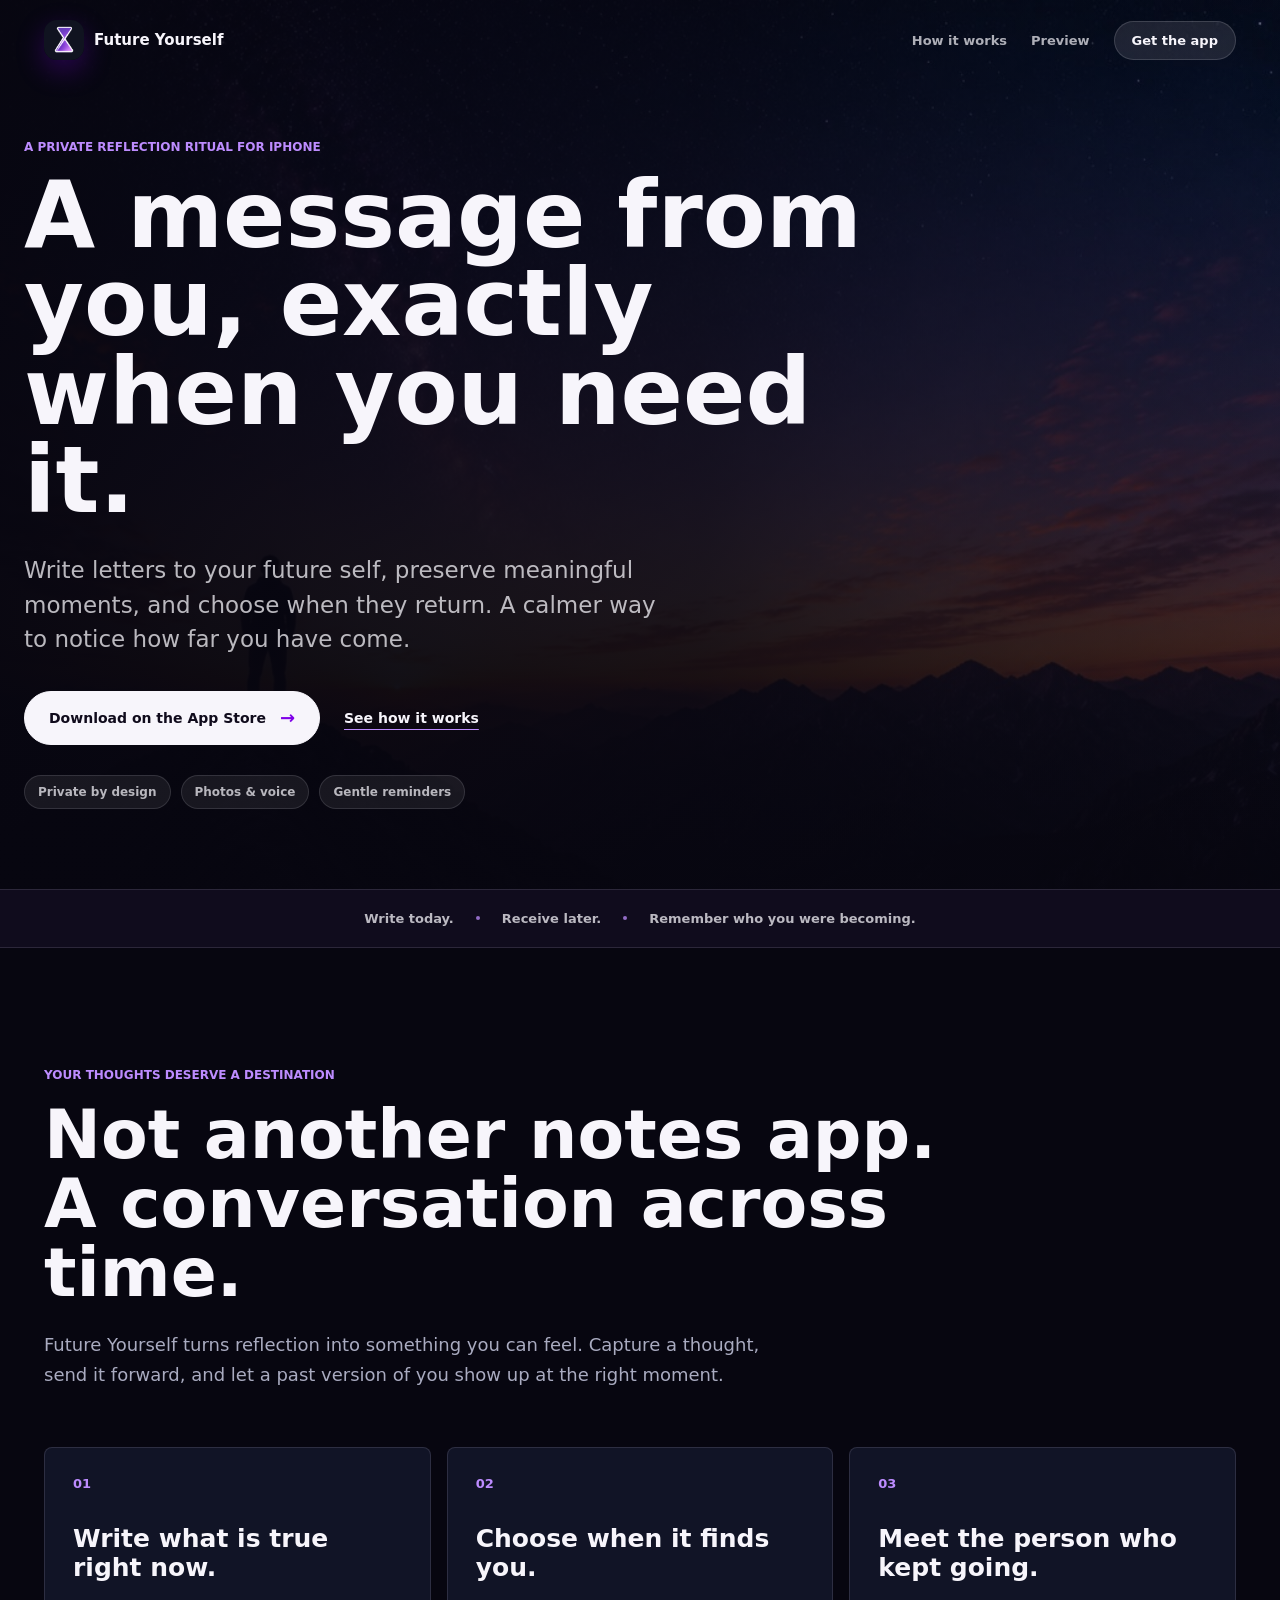
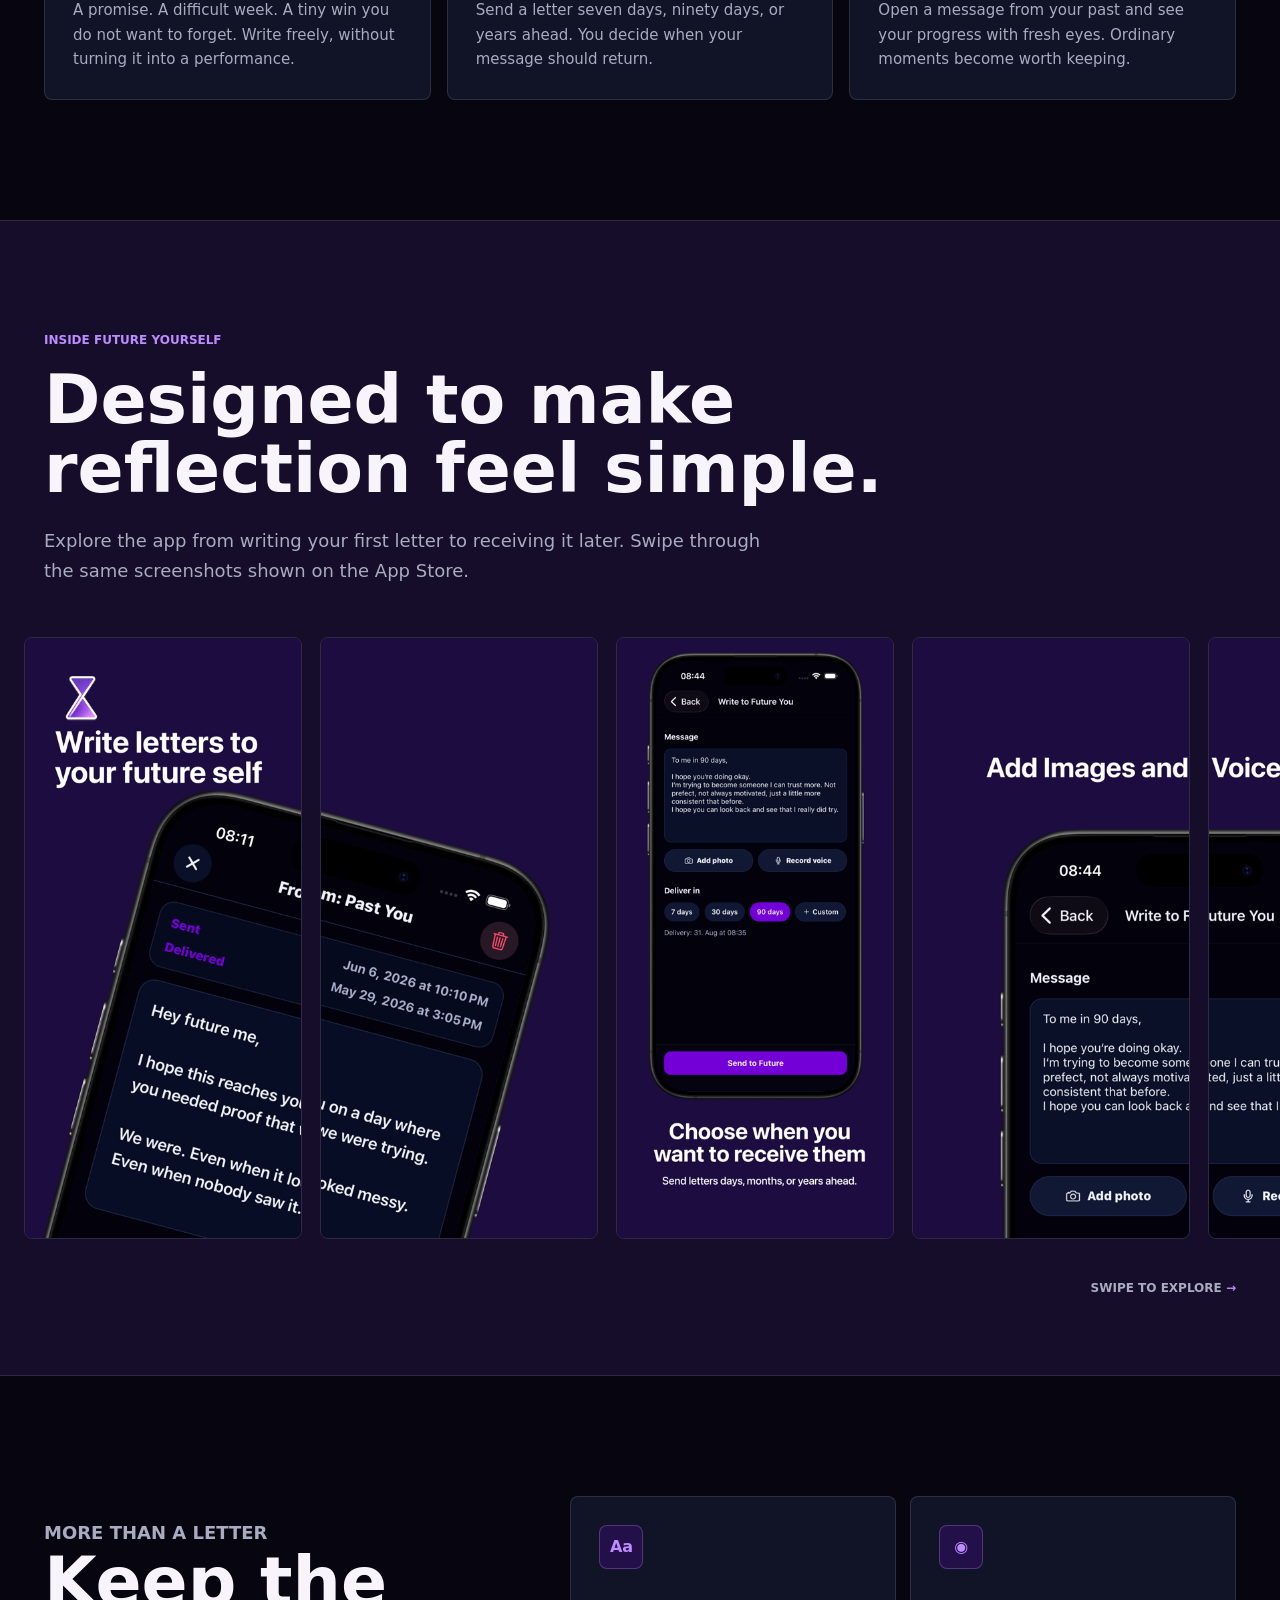
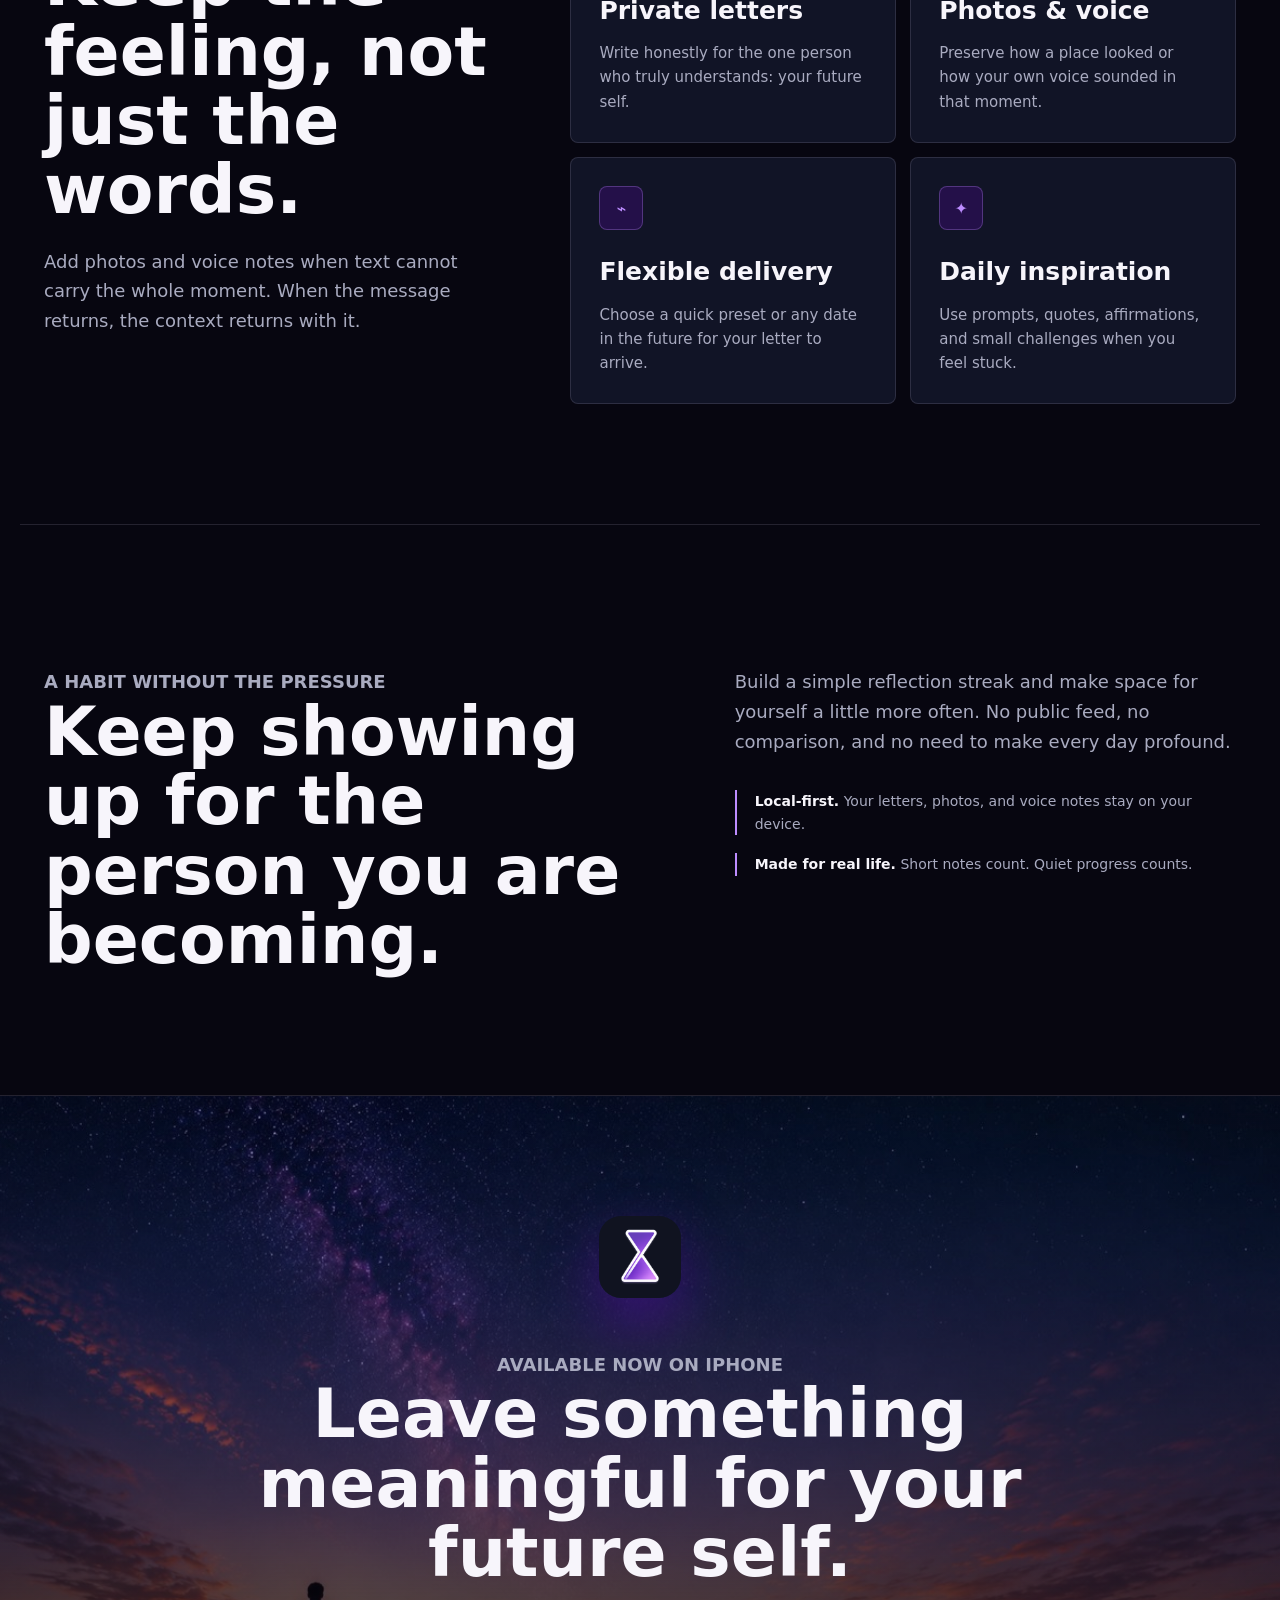
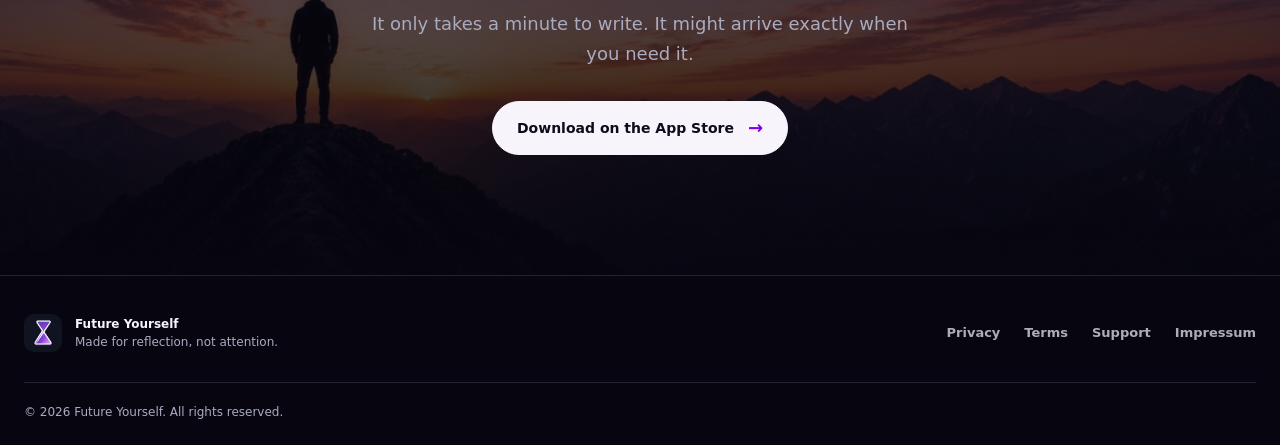
==== commit e41b4021: "Refine App Store screenshot gallery" ====
--- a/index.html
+++ b/index.html
@@ -21,36 +21,28 @@
         </a>
         <nav class="nav-links">
           <a href="#how-it-works">How it works</a>
-          <a href="#features">Features</a>
+          <a href="#screenshots">Preview</a>
           <a class="nav-cta" href="app-store.html">Get the app</a>
         </nav>
       </header>
 
       <main>
         <section class="hero">
-          <div class="hero-inner">
-            <div class="hero-copy">
-              <p class="eyebrow">A private reflection ritual for iPhone</p>
-              <h1>A message from you, exactly when you need it.</h1>
-              <p class="lead">
-                Write letters to your future self, add the moments that matter, and choose
-                when they return. A quieter way to notice how far you have come.
-              </p>
-              <div class="hero-actions">
-                <a class="primary-button" href="app-store.html">Download on the App Store <span>→</span></a>
-                <a class="text-link" href="#how-it-works">See how it works</a>
-              </div>
-              <div class="hero-notes" aria-label="Product highlights">
-                <span>Private by design</span>
-                <span>Photos &amp; voice</span>
-                <span>Gentle reminders</span>
-              </div>
+          <div class="hero-copy">
+            <p class="eyebrow">A private reflection ritual for iPhone</p>
+            <h1>A message from you, exactly when you need it.</h1>
+            <p class="lead">
+              Write letters to your future self, preserve meaningful moments, and choose when
+              they return. A calmer way to notice how far you have come.
+            </p>
+            <div class="hero-actions">
+              <a class="primary-button" href="app-store.html">Download on the App Store <span>→</span></a>
+              <a class="text-link" href="#how-it-works">See how it works</a>
             </div>
-
-            <div class="hero-visual" aria-label="Future Yourself app preview">
-              <div class="hero-glow"></div>
-              <img class="hero-phone hero-phone-main" src="assets/screenshots/schedule-letter.png" alt="Schedule a letter to your future self">
-              <img class="hero-phone hero-phone-side" src="assets/screenshots/photo-letter.png" alt="A delivered letter with a photo">
+            <div class="hero-notes" aria-label="Product highlights">
+              <span>Private by design</span>
+              <span>Photos &amp; voice</span>
+              <span>Gentle reminders</span>
             </div>
           </div>
         </section>
@@ -63,8 +55,8 @@
           <p>Remember who you were becoming.</p>
         </section>
 
-        <section class="story-section" id="how-it-works">
-          <div class="section-intro">
+        <section class="intro-section" id="how-it-works">
+          <div class="section-heading">
             <p class="eyebrow">Your thoughts deserve a destination</p>
             <h2>Not another notes app. A conversation across time.</h2>
             <p>
@@ -73,123 +65,106 @@
             </p>
           </div>
 
-          <div class="story-grid">
-            <article class="story-panel story-panel-wide">
-              <div class="story-copy">
-                <span class="step-number">01</span>
-                <h3>Write what is true right now.</h3>
-                <p>
-                  A promise. A difficult week. A tiny win you do not want to forget.
-                  Write freely, without turning it into a performance.
-                </p>
-                <ul class="feature-list">
-                  <li>Text letters for any moment</li>
-                  <li>Add a photo to preserve the context</li>
-                  <li>Record your voice when words are not enough</li>
-                </ul>
-              </div>
-              <div class="story-media story-media-duo">
-                <img src="assets/screenshots/write-letters.png" alt="Write letters to your future self">
-                <img src="assets/screenshots/voice-letter.png" alt="A delivered voice message">
-              </div>
+          <div class="steps-grid">
+            <article>
+              <span>01</span>
+              <h3>Write what is true right now.</h3>
+              <p>
+                A promise. A difficult week. A tiny win you do not want to forget.
+                Write freely, without turning it into a performance.
+              </p>
             </article>
-
-            <article class="story-panel story-panel-split">
-              <div class="story-media">
-                <img src="assets/screenshots/schedule-letter.png" alt="Choose when a future letter is delivered">
-              </div>
-              <div class="story-copy">
-                <span class="step-number">02</span>
-                <h3>Choose when it finds you.</h3>
-                <p>
-                  Send a letter seven days, ninety days, or years ahead. Future Yourself
-                  holds it until the date you chose, then brings it back with a gentle reminder.
-                </p>
-              </div>
+            <article>
+              <span>02</span>
+              <h3>Choose when it finds you.</h3>
+              <p>
+                Send a letter seven days, ninety days, or years ahead. You decide when
+                your message should return.
+              </p>
             </article>
-
-            <article class="story-panel story-panel-split story-panel-reverse">
-              <div class="story-copy">
-                <span class="step-number">03</span>
-                <h3>Meet a version of you that kept going.</h3>
-                <p>
-                  Open a message from the past and see your progress with fresh eyes.
-                  The ordinary moments often become the ones worth keeping.
-                </p>
-              </div>
-              <div class="story-media">
-                <img src="assets/screenshots/photo-letter.png" alt="Read a delivered future letter with a photo">
-              </div>
+            <article>
+              <span>03</span>
+              <h3>Meet the person who kept going.</h3>
+              <p>
+                Open a message from your past and see your progress with fresh eyes.
+                Ordinary moments become worth keeping.
+              </p>
             </article>
           </div>
         </section>
 
-        <section class="feature-showcase" id="features">
-          <div class="showcase-copy">
-            <p class="eyebrow">When you do not know what to write</p>
-            <h2>Find a thought worth carrying forward.</h2>
+        <section class="screenshots-section" id="screenshots">
+          <div class="section-heading">
+            <p class="eyebrow">Inside Future Yourself</p>
+            <h2>Designed to make reflection feel simple.</h2>
             <p>
-              Browse thoughtful quotes, affirmations, reflection prompts, and small challenges
-              across the areas of life you care about. Save favorites and turn inspiration into a letter.
+              Explore the app from writing your first letter to receiving it later.
+              Swipe through the same screenshots shown on the App Store.
             </p>
-            <div class="pill-row" aria-label="Inspiration content types">
-              <span>Quotes</span>
-              <span>Affirmations</span>
-              <span>Challenges</span>
-              <span>Questions</span>
-            </div>
           </div>
-          <div class="showcase-visual">
-            <img src="assets/screenshots/inspiration.png" alt="Future Yourself inspiration feed">
+
+          <div class="app-store-gallery" aria-label="Future Yourself App Store screenshots">
+            <img src="assets/screenshots/app-store-01.png" alt="Write letters to your future self">
+            <img src="assets/screenshots/app-store-02.png" alt="Future Yourself voice messages">
+            <img src="assets/screenshots/app-store-03.png" alt="Future Yourself inspiration challenge">
+            <img src="assets/screenshots/app-store-04.png" alt="A delivered letter with a photo">
+            <img src="assets/screenshots/app-store-05.png" alt="A message from your past self">
+            <img src="assets/screenshots/app-store-06.png" alt="Add images to a future letter">
+            <img src="assets/screenshots/app-store-07.png" alt="Get inspiration for your letters">
+            <img src="assets/screenshots/app-store-08.png" alt="Choose when to receive a letter">
+            <img src="assets/screenshots/app-store-09.png" alt="A delivered voice message">
+            <img src="assets/screenshots/app-store-10.png" alt="Track your reflection streak">
+          </div>
+          <p class="gallery-hint">Swipe to explore <span>→</span></p>
+        </section>
+
+        <section class="features-section">
+          <div class="features-copy">
+            <p class="eyebrow">More than a letter</p>
+            <h2>Keep the feeling, not just the words.</h2>
+            <p>
+              Add photos and voice notes when text cannot carry the whole moment.
+              When the message returns, the context returns with it.
+            </p>
+          </div>
+          <div class="feature-list">
+            <article>
+              <span class="feature-symbol">Aa</span>
+              <h3>Private letters</h3>
+              <p>Write honestly for the one person who truly understands: your future self.</p>
+            </article>
+            <article>
+              <span class="feature-symbol">◉</span>
+              <h3>Photos &amp; voice</h3>
+              <p>Preserve how a place looked or how your own voice sounded in that moment.</p>
+            </article>
+            <article>
+              <span class="feature-symbol">⌁</span>
+              <h3>Flexible delivery</h3>
+              <p>Choose a quick preset or any date in the future for your letter to arrive.</p>
+            </article>
+            <article>
+              <span class="feature-symbol">✦</span>
+              <h3>Daily inspiration</h3>
+              <p>Use prompts, quotes, affirmations, and small challenges when you feel stuck.</p>
+            </article>
           </div>
         </section>
 
         <section class="habit-section">
-          <div class="habit-visual">
-            <img src="assets/screenshots/streak.png" alt="Future Yourself reflection streak">
-          </div>
-          <div class="habit-copy">
+          <div>
             <p class="eyebrow">A habit without the pressure</p>
             <h2>Keep showing up for the person you are becoming.</h2>
+          </div>
+          <div>
             <p>
               Build a simple reflection streak and make space for yourself a little more often.
-              No public feed, no comparison, no need to make every day profound.
+              No public feed, no comparison, and no need to make every day profound.
             </p>
-            <div class="trust-grid">
-              <div>
-                <strong>Local-first</strong>
-                <span>Your letters, photos, and voice notes stay on your device.</span>
-              </div>
-              <div>
-                <strong>Made for real life</strong>
-                <span>Short notes count. Quiet progress counts. You decide what matters.</span>
-              </div>
+            <div class="trust-list">
+              <p><strong>Local-first.</strong> Your letters, photos, and voice notes stay on your device.</p>
+              <p><strong>Made for real life.</strong> Short notes count. Quiet progress counts.</p>
             </div>
-          </div>
-        </section>
-
-        <section class="gallery-section">
-          <div class="gallery-heading">
-            <p class="eyebrow">Made to feel calm</p>
-            <h2>A private space for the thoughts you want to keep.</h2>
-          </div>
-          <div class="screenshot-rail" aria-label="Future Yourself screenshots">
-            <figure>
-              <img src="assets/screenshots/write-letters.png" alt="Writing a future letter">
-              <figcaption>Write honestly</figcaption>
-            </figure>
-            <figure>
-              <img src="assets/screenshots/inspiration.png" alt="Inspiration inside Future Yourself">
-              <figcaption>Find inspiration</figcaption>
-            </figure>
-            <figure>
-              <img src="assets/screenshots/photo-letter.png" alt="A letter from your past self">
-              <figcaption>Remember the moment</figcaption>
-            </figure>
-            <figure>
-              <img src="assets/screenshots/voice-letter.png" alt="A voice message from your past self">
-              <figcaption>Hear your own voice</figcaption>
-            </figure>
           </div>
         </section>
 
--- a/styles.css
+++ b/styles.css
@@ -1,19 +1,15 @@
 :root {
   color-scheme: dark;
   --bg: #070610;
-  --bg-soft: #0d0d1c;
-  --navy: #10172b;
-  --panel: #121528;
-  --panel-light: #191a31;
+  --bg-soft: #0d0c19;
+  --panel: #111426;
   --purple-deep: #20143e;
   --purple: #7f00e8;
   --purple-light: #bd8cff;
-  --green: #42e08a;
   --text: #f7f5fb;
   --muted: #a9abc0;
   --border: rgba(209, 203, 231, 0.14);
   --border-strong: rgba(189, 140, 255, 0.3);
-  --shadow: 0 28px 80px rgba(0, 0, 0, 0.42);
   font-family: Inter, ui-sans-serif, system-ui, -apple-system, BlinkMacSystemFont, "Segoe UI", sans-serif;
 }
 
@@ -45,10 +41,6 @@
 img {
   display: block;
   max-width: 100%;
-}
-
-.site-shell {
-  min-height: 100vh;
 }
 
 .nav {
@@ -80,7 +72,8 @@
   width: 40px;
 }
 
-.nav-links {
+.nav-links,
+.footer-links {
   align-items: center;
   display: flex;
   gap: 24px;
@@ -107,30 +100,20 @@
 }
 
 .hero {
+  align-items: center;
   background:
-    linear-gradient(90deg, rgba(7, 6, 16, 0.98) 0%, rgba(7, 6, 16, 0.9) 42%, rgba(7, 6, 16, 0.18) 74%),
-    linear-gradient(180deg, rgba(32, 20, 62, 0.3), rgba(7, 6, 16, 0.95)),
+    linear-gradient(90deg, rgba(7, 6, 16, 0.97), rgba(7, 6, 16, 0.74) 55%, rgba(7, 6, 16, 0.22)),
+    linear-gradient(180deg, rgba(7, 6, 16, 0.1), rgba(7, 6, 16, 0.9)),
     url("assets/hero.jpg") center / cover no-repeat;
+  display: flex;
   min-height: 860px;
-  overflow: hidden;
-  padding: 150px 24px 72px;
-  position: relative;
-}
-
-.hero-inner {
-  align-items: center;
-  display: grid;
-  gap: 40px;
-  grid-template-columns: minmax(0, 0.92fr) minmax(430px, 0.78fr);
+  padding: 140px 24px 80px;
+}
+
+.hero-copy {
   margin: 0 auto;
   max-width: 1240px;
-  min-height: 640px;
-}
-
-.hero-copy {
-  max-width: 700px;
-  position: relative;
-  z-index: 3;
+  width: 100%;
 }
 
 .eyebrow,
@@ -138,7 +121,6 @@
   color: var(--purple-light);
   font-size: 12px;
   font-weight: 900;
-  letter-spacing: 0;
   margin: 0 0 18px;
   text-transform: uppercase;
 }
@@ -154,11 +136,11 @@
   font-size: 92px;
   line-height: 0.96;
   margin: 0;
-  max-width: 900px;
+  max-width: 850px;
 }
 
 .lead {
-  color: rgba(247, 245, 251, 0.72);
+  color: rgba(247, 245, 251, 0.74);
   font-size: 23px;
   line-height: 1.5;
   margin: 28px 0 0;
@@ -216,8 +198,7 @@
   margin-top: 30px;
 }
 
-.hero-notes span,
-.pill-row span {
+.hero-notes span {
   background: rgba(247, 245, 251, 0.07);
   border: 1px solid rgba(247, 245, 251, 0.12);
   border-radius: 999px;
@@ -227,46 +208,6 @@
   padding: 9px 13px;
 }
 
-.hero-visual {
-  align-self: stretch;
-  min-height: 650px;
-  position: relative;
-}
-
-.hero-glow {
-  background: rgba(127, 0, 232, 0.22);
-  filter: blur(80px);
-  height: 440px;
-  position: absolute;
-  right: -70px;
-  top: 120px;
-  width: 440px;
-}
-
-.hero-phone {
-  animation: hero-rise 800ms ease-out both;
-  filter: drop-shadow(0 34px 44px rgba(0, 0, 0, 0.48));
-  position: absolute;
-  transition: filter 220ms ease;
-  width: min(460px, 38vw);
-}
-
-.hero-phone-main {
-  right: -55px;
-  top: -85px;
-  transform: rotate(4deg);
-  z-index: 2;
-}
-
-.hero-phone-side {
-  animation-delay: 100ms;
-  bottom: -270px;
-  left: -80px;
-  transform: rotate(-8deg);
-  width: min(360px, 30vw);
-  z-index: 1;
-}
-
 .promise-strip {
   align-items: center;
   background: #100c1d;
@@ -292,19 +233,17 @@
   width: 4px;
 }
 
-.story-section {
+.intro-section,
+.features-section,
+.habit-section {
+  margin: 0 auto;
+  max-width: 1240px;
   padding: 120px 24px;
 }
 
-.section-intro {
-  margin: 0 auto 64px;
-  max-width: 1240px;
-}
-
-.section-intro h2,
-.showcase-copy h2,
-.habit-copy h2,
-.gallery-heading h2,
+.section-heading h2,
+.features-copy h2,
+.habit-section h2,
 .closing-section h2 {
   font-size: 68px;
   line-height: 1.02;
@@ -312,9 +251,9 @@
   max-width: 920px;
 }
 
-.section-intro > p:last-child,
-.showcase-copy > p,
-.habit-copy > p,
+.section-heading > p:last-child,
+.features-copy > p,
+.habit-section > div > p,
 .closing-section > p {
   color: var(--muted);
   font-size: 18px;
@@ -323,275 +262,168 @@
   max-width: 720px;
 }
 
-.story-grid {
+.steps-grid {
   display: grid;
-  gap: 24px;
-  margin: 0 auto;
-  max-width: 1240px;
-}
-
-.story-panel {
+  gap: 16px;
+  grid-template-columns: repeat(3, 1fr);
+  margin-top: 58px;
+}
+
+.steps-grid article,
+.feature-list article {
   background: var(--panel);
   border: 1px solid var(--border);
   border-radius: 8px;
-  overflow: hidden;
-  transition: border-color 220ms ease, transform 220ms ease;
-}
-
-.story-panel:hover {
+  padding: 28px;
+  transition: border-color 180ms ease, transform 180ms ease;
+}
+
+.steps-grid article:hover,
+.feature-list article:hover {
   border-color: var(--border-strong);
   transform: translateY(-3px);
 }
 
-.story-panel-wide {
-  align-items: center;
-  display: grid;
-  grid-template-columns: 0.82fr 1.18fr;
-  min-height: 680px;
-}
-
-.story-panel-split {
-  align-items: center;
-  display: grid;
-  grid-template-columns: 1fr 0.92fr;
-  min-height: 680px;
-}
-
-.story-panel-reverse {
-  grid-template-columns: 0.92fr 1fr;
-}
-
-.story-copy {
-  padding: clamp(34px, 5vw, 72px);
-}
-
-.step-number {
+.steps-grid span {
   color: var(--purple-light);
   display: block;
   font-size: 13px;
   font-weight: 900;
-  margin-bottom: 22px;
-}
-
-.story-copy h3 {
-  font-size: 50px;
-  line-height: 1.04;
+  margin-bottom: 34px;
+}
+
+.steps-grid h3,
+.feature-list h3 {
+  font-size: 25px;
+  line-height: 1.14;
   margin: 0;
 }
 
-.story-copy p {
+.steps-grid p,
+.feature-list p {
   color: var(--muted);
-  font-size: 17px;
-  line-height: 1.65;
-  margin: 20px 0 0;
+  font-size: 15px;
+  line-height: 1.62;
+  margin: 16px 0 0;
+}
+
+.screenshots-section {
+  background: #150d29;
+  border-block: 1px solid var(--border);
+  padding: 112px 0 80px;
+}
+
+.screenshots-section .section-heading {
+  margin: 0 auto 52px;
+  max-width: 1240px;
+  padding: 0 24px;
+}
+
+.app-store-gallery {
+  display: flex;
+  gap: 18px;
+  overflow-x: auto;
+  padding: 0 max(24px, calc((100vw - 1240px) / 2)) 24px;
+  scroll-padding-inline: max(24px, calc((100vw - 1240px) / 2));
+  scroll-snap-type: x mandatory;
+  scrollbar-color: rgba(189, 140, 255, 0.55) rgba(247, 245, 251, 0.08);
+  scrollbar-width: thin;
+}
+
+.app-store-gallery img {
+  aspect-ratio: 1284 / 2778;
+  border: 1px solid rgba(247, 245, 251, 0.12);
+  border-radius: 8px;
+  flex: 0 0 278px;
+  height: auto;
+  object-fit: cover;
+  scroll-snap-align: start;
+  transition: border-color 180ms ease, transform 180ms ease;
+  width: 278px;
+}
+
+.app-store-gallery img:hover {
+  border-color: var(--border-strong);
+  transform: translateY(-4px);
+}
+
+.gallery-hint {
+  color: var(--muted);
+  font-size: 12px;
+  font-weight: 900;
+  margin: 18px auto 0;
+  max-width: 1240px;
+  padding: 0 24px;
+  text-align: right;
+  text-transform: uppercase;
+}
+
+.gallery-hint span {
+  color: var(--purple-light);
+}
+
+.features-section {
+  display: grid;
+  gap: 64px;
+  grid-template-columns: 0.82fr 1.18fr;
 }
 
 .feature-list {
   display: grid;
-  gap: 12px;
-  list-style: none;
-  margin: 28px 0 0;
-  padding: 0;
-}
-
-.feature-list li {
-  color: rgba(247, 245, 251, 0.82);
-  font-size: 14px;
-  font-weight: 800;
-  padding-left: 20px;
-  position: relative;
-}
-
-.feature-list li::before {
-  background: var(--green);
-  border-radius: 999px;
-  content: "";
-  height: 6px;
-  left: 0;
-  position: absolute;
-  top: 6px;
-  width: 6px;
-}
-
-.story-media {
-  align-self: stretch;
-  background: var(--purple-deep);
-  min-height: 650px;
-  overflow: hidden;
-  position: relative;
-}
-
-.story-media > img {
-  height: 100%;
-  object-fit: cover;
-  width: 100%;
-}
-
-.story-media-duo img {
-  filter: drop-shadow(0 28px 35px rgba(0, 0, 0, 0.38));
-  height: auto;
-  position: absolute;
-  width: 62%;
-}
-
-.story-media-duo img:first-child {
-  left: 1%;
-  top: 3%;
-  transform: rotate(-4deg);
-}
-
-.story-media-duo img:last-child {
-  bottom: -18%;
-  right: -4%;
-  transform: rotate(5deg);
-}
-
-.feature-showcase,
+  gap: 14px;
+  grid-template-columns: repeat(2, 1fr);
+}
+
+.feature-symbol {
+  align-items: center;
+  background: rgba(127, 0, 232, 0.18);
+  border: 1px solid var(--border-strong);
+  border-radius: 8px;
+  color: var(--purple-light);
+  display: inline-flex;
+  font-size: 16px;
+  font-weight: 900;
+  height: 44px;
+  justify-content: center;
+  margin-bottom: 28px;
+  width: 44px;
+}
+
 .habit-section {
-  align-items: center;
+  align-items: start;
+  border-top: 1px solid var(--border);
   display: grid;
-  margin: 0 auto;
-  max-width: 1440px;
-  min-height: 800px;
-}
-
-.feature-showcase {
-  background: #131026;
-  grid-template-columns: 0.88fr 1.12fr;
-}
-
-.showcase-copy,
-.habit-copy {
-  padding: clamp(42px, 7vw, 100px);
-}
-
-.showcase-copy h2,
-.habit-copy h2 {
-  max-width: 620px;
-}
-
-.pill-row {
-  display: flex;
-  flex-wrap: wrap;
-  gap: 9px;
-  margin-top: 28px;
-}
-
-.showcase-visual,
-.habit-visual {
-  align-self: stretch;
-  min-height: 800px;
-  overflow: hidden;
-  position: relative;
-}
-
-.showcase-visual {
-  background: #231544;
-}
-
-.showcase-visual img,
-.habit-visual img {
-  height: 100%;
-  object-fit: cover;
-  width: 100%;
-}
-
-.habit-section {
-  background: #0a0d16;
-  grid-template-columns: 1.04fr 0.96fr;
-}
-
-.habit-visual {
-  background: #21163d;
-}
-
-.trust-grid {
+  gap: 64px;
+  grid-template-columns: 1fr 0.8fr;
+}
+
+.habit-section h2 {
+  max-width: 700px;
+}
+
+.trust-list {
   display: grid;
-  gap: 12px;
-  margin-top: 32px;
-}
-
-.trust-grid div {
+  gap: 18px;
+  margin-top: 34px;
+}
+
+.trust-list p {
   border-left: 2px solid var(--purple-light);
-  padding: 4px 0 4px 18px;
-}
-
-.trust-grid strong,
-.trust-grid span {
-  display: block;
-}
-
-.trust-grid strong {
-  font-size: 15px;
-  margin-bottom: 6px;
-}
-
-.trust-grid span {
   color: var(--muted);
   font-size: 14px;
-  line-height: 1.5;
-}
-
-.gallery-section {
-  padding: 120px 0;
-}
-
-.gallery-heading {
-  margin: 0 auto 50px;
-  max-width: 1240px;
-  padding: 0 24px;
-}
-
-.gallery-heading h2 {
-  max-width: 820px;
-}
-
-.screenshot-rail {
-  display: flex;
-  gap: 18px;
-  overflow-x: auto;
-  padding: 0 max(24px, calc((100vw - 1240px) / 2));
-  scroll-snap-type: x mandatory;
-  scrollbar-width: none;
-}
-
-.screenshot-rail::-webkit-scrollbar {
-  display: none;
-}
-
-.screenshot-rail figure {
-  background: #1c1336;
-  border: 1px solid var(--border);
-  border-radius: 8px;
-  flex: 0 0 min(360px, 76vw);
+  line-height: 1.6;
   margin: 0;
-  overflow: hidden;
-  scroll-snap-align: start;
-  transition: border-color 220ms ease, transform 220ms ease;
-}
-
-.screenshot-rail figure:hover {
-  border-color: var(--border-strong);
-  transform: translateY(-4px);
-}
-
-.screenshot-rail img {
-  aspect-ratio: 1284 / 2778;
-  object-fit: cover;
-  width: 100%;
-}
-
-.screenshot-rail figcaption {
-  color: rgba(247, 245, 251, 0.78);
-  font-size: 13px;
-  font-weight: 900;
-  padding: 18px;
+  padding-left: 18px;
+}
+
+.trust-list strong {
+  color: var(--text);
 }
 
 .closing-section {
   align-items: center;
   background:
-    linear-gradient(180deg, rgba(7, 6, 16, 0.1), rgba(7, 6, 16, 0.95)),
+    linear-gradient(180deg, rgba(7, 6, 16, 0.18), rgba(7, 6, 16, 0.94)),
     url("assets/hero.jpg") center 62% / cover no-repeat;
   border-block: 1px solid var(--border);
   display: flex;
@@ -658,12 +490,6 @@
   color: var(--text);
 }
 
-.footer-links {
-  display: flex;
-  flex-wrap: wrap;
-  gap: 18px;
-}
-
 .copyright {
   border-top: 1px solid var(--border);
   margin: 30px auto 0;
@@ -727,7 +553,7 @@
 }
 
 .legal a,
-.redirect-page a:not(.primary-button) {
+.redirect-page a:not(.store-link) {
   color: var(--text);
   font-weight: 800;
   text-decoration: underline;
@@ -774,88 +600,29 @@
   margin-top: 24px;
   min-height: 52px;
   padding: 0 22px;
-  text-decoration: none;
-}
-
-@media (max-width: 980px) {
+}
+
+@media (max-width: 900px) {
   h1 {
     font-size: 72px;
   }
 
-  .section-intro h2,
-  .showcase-copy h2,
-  .habit-copy h2,
-  .gallery-heading h2,
+  .section-heading h2,
+  .features-copy h2,
+  .habit-section h2,
   .closing-section h2 {
-    font-size: 56px;
-  }
-
-  .story-copy h3 {
-    font-size: 44px;
-  }
-
-  .hero {
-    min-height: auto;
-    padding-bottom: 0;
-  }
-
-  .hero-inner {
-    grid-template-columns: 1fr;
-  }
-
-  .hero-copy {
-    max-width: 780px;
-  }
-
-  .hero-visual {
-    min-height: 580px;
-  }
-
-  .hero-phone {
-    width: 480px;
-  }
-
-  .hero-phone-main {
-    right: 8%;
-    top: -90px;
-  }
-
-  .hero-phone-side {
-    bottom: -320px;
-    left: 5%;
-    width: 350px;
-  }
-
-  .story-panel-wide,
-  .story-panel-split,
-  .story-panel-reverse {
-    grid-template-columns: 1fr;
-  }
-
-  .story-panel-reverse .story-copy {
-    order: 2;
-  }
-
-  .story-panel-reverse .story-media {
-    order: 1;
-  }
-
-  .feature-showcase,
+    font-size: 54px;
+  }
+
+  .steps-grid,
+  .features-section,
   .habit-section {
     grid-template-columns: 1fr;
   }
 
-  .habit-copy {
-    order: 1;
-  }
-
-  .habit-visual {
-    order: 2;
-  }
-
-  .showcase-visual,
-  .habit-visual {
-    min-height: 680px;
+  .features-section,
+  .habit-section {
+    gap: 42px;
   }
 }
 
@@ -865,12 +632,21 @@
   }
 
   .landing-nav .brand span,
-  .landing-nav .nav-links a:not(.nav-cta) {
-    display: none;
-  }
-
+  .landing-nav .nav-links a:not(.nav-cta),
   .nav:not(.landing-nav) .brand span {
     display: none;
+  }
+
+  .brand img {
+    height: 42px;
+    width: 42px;
+  }
+
+  .landing-nav .nav-links .nav-cta {
+    background: rgba(7, 6, 16, 0.72);
+    -webkit-backdrop-filter: blur(14px);
+    backdrop-filter: blur(14px);
+    padding: 10px 15px;
   }
 
   .nav:not(.landing-nav) .nav-links {
@@ -888,28 +664,12 @@
     padding: 6px 7px;
   }
 
-  .brand img {
-    height: 42px;
-    width: 42px;
-  }
-
-  .nav-links .nav-cta {
-    background: rgba(7, 6, 16, 0.72);
-    -webkit-backdrop-filter: blur(14px);
-    backdrop-filter: blur(14px);
-    padding: 10px 15px;
-  }
-
   .hero {
     background:
-      linear-gradient(180deg, rgba(7, 6, 16, 0.18), rgba(7, 6, 16, 0.82) 58%, #070610 100%),
+      linear-gradient(180deg, rgba(7, 6, 16, 0.16), rgba(7, 6, 16, 0.84) 60%, #070610),
       url("assets/hero.jpg") center / cover no-repeat;
-    padding: 112px 18px 0;
-  }
-
-  .hero-inner {
-    gap: 18px;
-    min-height: auto;
+    min-height: 780px;
+    padding: 112px 18px 68px;
   }
 
   h1 {
@@ -946,22 +706,6 @@
   .hero-notes span {
     font-size: 10px;
     padding: 8px 10px;
-  }
-
-  .hero-visual {
-    min-height: 430px;
-  }
-
-  .hero-phone-main {
-    right: -76px;
-    top: 4px;
-    width: 360px;
-  }
-
-  .hero-phone-side {
-    bottom: -260px;
-    left: -92px;
-    width: 280px;
   }
 
   .promise-strip {
@@ -976,104 +720,73 @@
     font-size: 11px;
   }
 
-  .story-section,
-  .gallery-section {
-    padding-block: 78px;
-  }
-
-  .story-section {
-    padding-inline: 14px;
-  }
-
-  .section-intro {
-    margin-bottom: 36px;
-    padding-inline: 4px;
-  }
-
-  .section-intro h2,
-  .showcase-copy h2,
-  .habit-copy h2,
-  .gallery-heading h2,
+  .intro-section,
+  .features-section,
+  .habit-section {
+    padding: 78px 18px;
+  }
+
+  .section-heading h2,
+  .features-copy h2,
+  .habit-section h2,
   .closing-section h2 {
     font-size: 38px;
     line-height: 1.05;
   }
 
-  .section-intro > p:last-child,
-  .showcase-copy > p,
-  .habit-copy > p,
+  .section-heading > p:last-child,
+  .features-copy > p,
+  .habit-section > div > p,
   .closing-section > p {
     font-size: 16px;
-    line-height: 1.65;
     margin-top: 18px;
   }
 
-  .story-grid {
-    gap: 14px;
-  }
-
-  .story-panel-wide,
-  .story-panel-split {
-    min-height: auto;
-  }
-
-  .story-copy {
-    padding: 28px 22px 32px;
-  }
-
-  .story-copy h3 {
-    font-size: 34px;
-  }
-
-  .story-copy p {
-    font-size: 16px;
-  }
-
-  .story-media {
-    min-height: 460px;
-  }
-
-  .story-media-duo img {
-    width: 72%;
-  }
-
-  .story-media-duo img:first-child {
-    left: -8%;
-  }
-
-  .story-media-duo img:last-child {
-    bottom: -9%;
-    right: -13%;
-  }
-
-  .feature-showcase,
-  .habit-section {
-    margin-inline: 0;
-    min-height: auto;
-  }
-
-  .showcase-copy,
-  .habit-copy {
-    padding: 68px 22px 42px;
-  }
-
-  .showcase-visual,
-  .habit-visual {
-    min-height: 600px;
-  }
-
-  .gallery-heading {
-    margin-bottom: 32px;
+  .steps-grid {
+    gap: 12px;
+    margin-top: 36px;
+  }
+
+  .steps-grid article,
+  .feature-list article {
+    padding: 22px;
+  }
+
+  .steps-grid span {
+    margin-bottom: 24px;
+  }
+
+  .steps-grid h3,
+  .feature-list h3 {
+    font-size: 22px;
+  }
+
+  .screenshots-section {
+    padding: 76px 0 52px;
+  }
+
+  .screenshots-section .section-heading {
+    margin-bottom: 34px;
     padding-inline: 18px;
   }
 
-  .screenshot-rail {
+  .app-store-gallery {
     gap: 12px;
     padding-inline: 18px;
-  }
-
-  .screenshot-rail figure {
-    flex-basis: 78vw;
+    scroll-padding-inline: 18px;
+  }
+
+  .app-store-gallery img {
+    flex-basis: min(72vw, 282px);
+    width: min(72vw, 282px);
+  }
+
+  .gallery-hint {
+    padding-inline: 18px;
+  }
+
+  .feature-list {
+    grid-template-columns: 1fr;
   }
 
   .closing-section {
@@ -1091,6 +804,7 @@
   }
 
   .footer-links {
+    flex-wrap: wrap;
     gap: 14px;
   }
 
@@ -1104,18 +818,6 @@
 
   .redirect-page h1 {
     font-size: 40px;
-  }
-}
-
-@keyframes hero-rise {
-  from {
-    opacity: 0;
-    translate: 0 24px;
-  }
-
-  to {
-    opacity: 1;
-    translate: 0 0;
   }
 }
 
@@ -1124,8 +826,4 @@
     scroll-behavior: auto !important;
     transition-duration: 0.01ms !important;
   }
-
-  .hero-phone {
-    animation: none;
-  }
-}
+}
